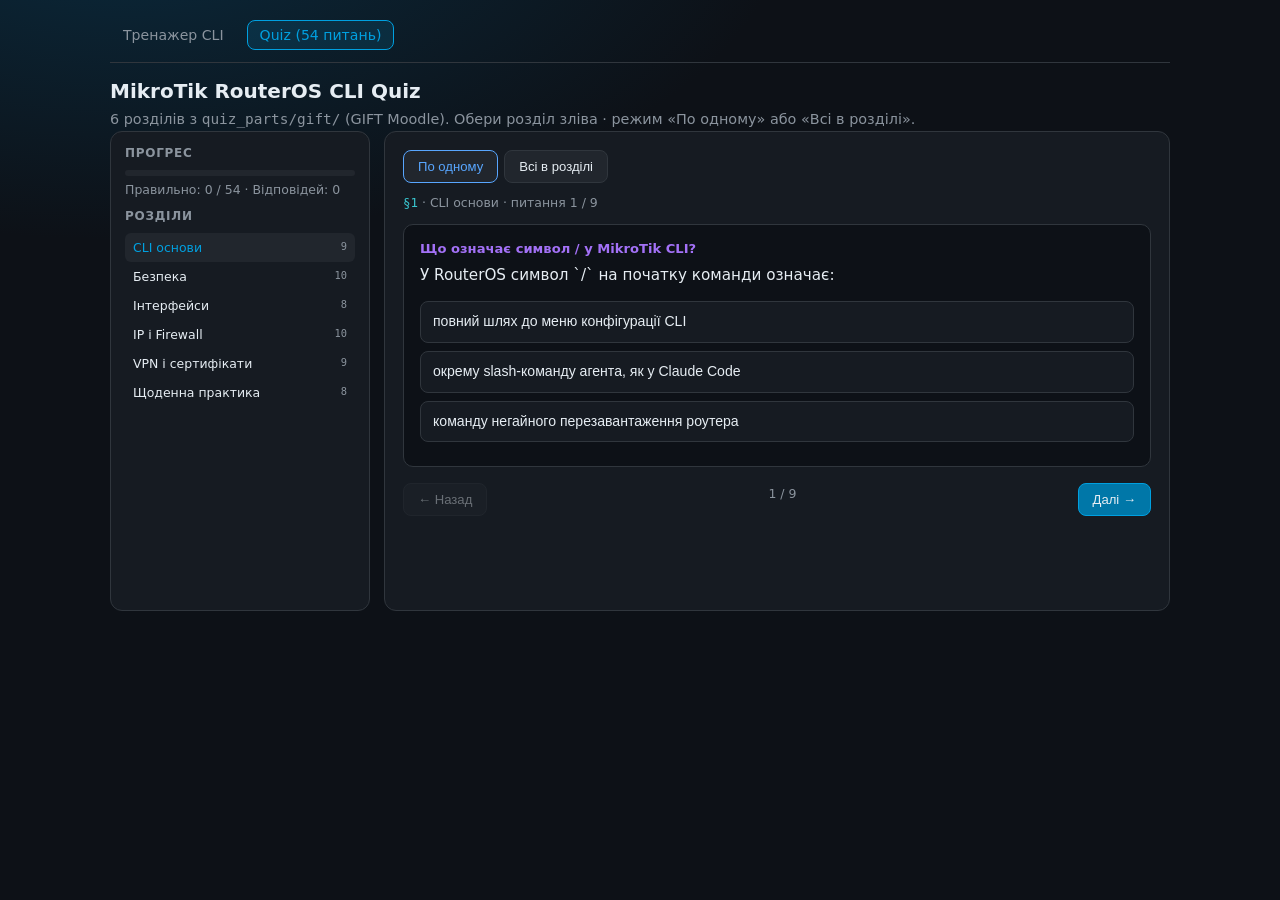
==== quiz.html @ f30ca2f0 "Add MikroTik RouterOS CLI trainer and GIFT quiz pages Interactive CLI emulator with six learning mod" ====
<!DOCTYPE html>
<html lang="uk">
<head>
  <meta charset="UTF-8" />
  <meta name="viewport" content="width=device-width, initial-scale=1.0" />
  <title>MikroTik RouterOS CLI Quiz</title>
  <style>
    :root {
      --bg: #0d1117; --panel: #161b22; --border: #30363d; --text: #e6edf3;
      --muted: #8b949e; --green: #3fb950; --cyan: #39c5cf; --yellow: #d29922;
      --accent: #00a0e0; --blue: #58a6ff; --purple: #a371f7; --red: #f85149;
      --font: "SF Mono", Menlo, Consolas, monospace;
    }
    * { box-sizing: border-box; }
    body {
      margin: 0; min-height: 100vh;
      background: radial-gradient(1200px 600px at 10% -10%, #0a2a3d 0%, var(--bg) 55%);
      color: var(--text); font-family: Inter, system-ui, sans-serif;
    }
    .wrap { max-width: 1100px; margin: 0 auto; padding: 20px; }
    .top-nav {
      display: flex; gap: 10px; align-items: center; margin-bottom: 16px;
      padding-bottom: 12px; border-bottom: 1px solid var(--border);
    }
    .top-nav a {
      color: var(--muted); text-decoration: none; font-size: 0.88rem;
      padding: 6px 12px; border-radius: 8px; border: 1px solid transparent;
    }
    .top-nav a:hover { color: var(--text); background: #21262d; }
    .top-nav a.active {
      color: var(--accent); border-color: var(--accent);
      background: rgba(0, 160, 224, 0.12);
    }
    header h1 { font-size: 1.25rem; margin: 0 0 6px; }
    header p { margin: 0; color: var(--muted); font-size: 0.9rem; line-height: 1.5; }
    .layout { display: grid; grid-template-columns: 260px 1fr; gap: 14px; }
    @media (max-width: 860px) { .layout { grid-template-columns: 1fr; } .sidebar { order: 2; } }
    .sidebar, .main-panel {
      background: var(--panel); border: 1px solid var(--border); border-radius: 12px;
    }
    .sidebar { padding: 14px; max-height: calc(100vh - 140px); overflow-y: auto; }
    .sidebar h2 {
      font-size: 0.75rem; text-transform: uppercase; letter-spacing: 0.06em;
      color: var(--muted); margin: 0 0 10px;
    }
    .sec-list { list-style: none; padding: 0; margin: 0; }
    .sec-list li {
      padding: 7px 8px; border-radius: 6px; cursor: pointer; font-size: 0.78rem;
      display: flex; justify-content: space-between; gap: 6px;
    }
    .sec-list li:hover { background: #21262d; }
    .sec-list li.active { background: #21262d; color: var(--accent); }
    .sec-list li.done { color: var(--green); }
    .sec-list small { color: var(--muted); font-family: var(--font); }
    .progress { height: 6px; background: #21262d; border-radius: 99px; overflow: hidden; margin: 10px 0 6px; }
    .progress > div {
      height: 100%; background: linear-gradient(90deg, var(--accent), var(--cyan));
      width: 0%; transition: width 0.3s;
    }
    .stats { color: var(--muted); font-size: 0.78rem; margin-bottom: 12px; }
    .main-panel { padding: 18px; min-height: 480px; }
    .q-meta { color: var(--muted); font-size: 0.78rem; margin-bottom: 14px; }
    .q-meta span { color: var(--cyan); font-family: var(--font); }
    .q-card {
      border: 1px solid var(--border); border-radius: 10px; padding: 16px;
      margin-bottom: 16px; background: #0d1117;
    }
    .q-title { color: var(--purple); font-size: 0.82rem; font-weight: 600; margin-bottom: 8px; }
    .q-text { font-size: 0.95rem; line-height: 1.55; margin-bottom: 14px; }
    .opt {
      display: block; width: 100%; text-align: left; margin-bottom: 8px;
      padding: 10px 12px; border-radius: 8px; border: 1px solid var(--border);
      background: #161b22; color: var(--text); font-size: 0.88rem;
      cursor: pointer; line-height: 1.4;
    }
    .opt:hover:not(:disabled) { border-color: var(--blue); background: #1c2128; }
    .opt.correct { border-color: var(--green); background: rgba(63, 185, 80, 0.12); }
    .opt.wrong { border-color: var(--red); background: rgba(248, 81, 73, 0.1); }
    .opt:disabled { cursor: default; opacity: 0.95; }
    .feedback {
      margin-top: 12px; padding: 12px; border-radius: 8px;
      background: rgba(210, 153, 34, 0.1); border-left: 3px solid var(--yellow);
      color: #e6c87a; font-size: 0.86rem; line-height: 1.5; display: none;
    }
    .feedback.show { display: block; }
    .pager {
      display: flex; gap: 8px; justify-content: space-between; align-items: center;
      margin-top: 8px; flex-wrap: wrap;
    }
    .btn {
      background: #21262d; border: 1px solid var(--border); color: var(--text);
      border-radius: 8px; padding: 8px 14px; font-size: 0.82rem; cursor: pointer;
    }
    .btn:hover { background: #30363d; }
    .btn-primary { background: #0077a8; border-color: var(--accent); }
    .btn-primary:hover { background: var(--accent); color: #0d1117; }
    .btn:disabled { opacity: 0.4; cursor: not-allowed; }
    .mode-btns { display: flex; gap: 6px; margin-bottom: 12px; flex-wrap: wrap; }
    .mode-btns .btn.active { border-color: var(--blue); color: var(--blue); }
    .all-view .q-card { scroll-margin-top: 12px; }
  </style>
</head>
<body>
  <div class="wrap">
    <nav class="top-nav">
      <a href="index.html">Тренажер CLI</a>
      <a href="quiz.html" class="active">Quiz (54 питань)</a>
    </nav>
    <header>
      <h1>MikroTik RouterOS CLI Quiz</h1>
      <p>
        6 розділів з <code>quiz_parts/gift/</code> (GIFT Moodle).
        Обери розділ зліва · режим «По одному» або «Всі в розділі».
      </p>
    </header>
    <div class="layout">
      <aside class="sidebar">
        <h2>Прогрес</h2>
        <div class="progress"><div id="progressBar"></div></div>
        <div class="stats" id="progressText">0 / 0</div>
        <h2>Розділи</h2>
        <ul class="sec-list" id="secList"></ul>
      </aside>
      <section class="main-panel" id="mainPanel">
        <div class="mode-btns">
          <button type="button" class="btn active" id="btnModeOne">По одному</button>
          <button type="button" class="btn" id="btnModeAll">Всі в розділі</button>
        </div>
        <div id="quizArea"></div>
        <div class="pager" id="pager" style="display:none">
          <button type="button" class="btn" id="btnPrev">← Назад</button>
          <span class="stats" id="pagerText"></span>
          <button type="button" class="btn btn-primary" id="btnNext">Далі →</button>
        </div>
      </section>
    </div>
  </div>
  <script id="quizData" type="application/json">[{"id": "01-cli-basics", "file": "01-cli-basics.txt", "timecode": "§1", "label": "CLI основи", "questions": [{"title": "Що означає символ / у MikroTik CLI?", "question": "У RouterOS символ `/` на початку команди означає:", "options": [{"text": "повний шлях до меню конфігурації CLI", "correct": true}, {"text": "окрему slash-команду агента, як у Claude Code", "correct": false}, {"text": "команду негайного перезавантаження роутера", "correct": false}], "feedback": "У MikroTik `/ip firewall filter` — це шлях до розділу, а не окрема «магічна» команда. Дії `print`, `add`, `set`, `remove` виконуються всередині цього меню."}, {"title": "Приклад повного шляху CLI", "question": "Який з варіантів є коректним повним шляхом до перегляду правил firewall filter?", "options": [{"text": "/ip firewall filter print", "correct": true}, {"text": "firewall filter print", "correct": false}, {"text": "/ip/firewall-filter/show", "correct": false}], "feedback": "Повний шлях завжди починається з `/` і повторює ієрархію меню RouterOS: `/ip firewall filter`, потім дія `print`."}, {"title": "Дії всередині меню", "question": "Що робить команда `print` у будь-якому розділі RouterOS CLI?", "options": [{"text": "показує список об'єктів у поточному меню", "correct": true}, {"text": "додає новий об'єкт у конфігурацію", "correct": false}, {"text": "видаляє об'єкт за номером", "correct": false}], "feedback": "`print` — базова дія для читання. Вона безпечна і не змінює конфігурацію. Для деталей використовуйте `print detail`."}, {"title": "print проти add", "question": "Яка пара «дія → наслідок» описана правильно?", "options": [{"text": "`print` — перегляд; `add` — додавання нового об'єкта", "correct": true}, {"text": "`print` — видалення; `add` — перегляд", "correct": false}, {"text": "`print` — зміна параметрів; `add` — експорт", "correct": false}], "feedback": "`add`, `set`, `remove`, `reset` змінюють конфігурацію. `print`, `monitor`, `find`, `export` зазвичай безпечні для читання."}, {"title": "Пошук команд верхнього рівня", "question": "Як побачити доступні root-команди після введення `/`?", "options": [{"text": "натиснути Tab або F1", "correct": true}, {"text": "ввести `help /` і натиснути Enter", "correct": false}, {"text": "автоматично з'явиться список без додаткових дій", "correct": false}], "feedback": "На MikroTik після `/` або `/interface/` натискання Tab або F1 показує доступні підкоманди поточного рівня меню."}, {"title": "Пошук підкоманд у розділі", "question": "Що треба зробити, щоб побачити підкоманди в `/ip/ipsec/`?", "options": [{"text": "ввести `/ip/ipsec/` і натиснути Tab", "correct": true}, {"text": "виконати `/ip/ipsec help`", "correct": false}, {"text": "виконати `/ip/ipsec list`", "correct": false}], "feedback": "Той самий принцип, що й на root-рівні: перейдіть у меню та натисніть Tab або F1 для автодоповнення/підказок."}, {"title": "Основні root-розділи", "question": "Який root-розділ відповідає за IPv4: адреси, DHCP, DNS, firewall, NAT, routes?", "options": [{"text": "/ip", "correct": true}, {"text": "/interface", "correct": false}, {"text": "/system", "correct": false}], "feedback": "`/ip` — головний розділ для IPv4-мережі та безпеки. `/interface` — фізичні й логічні інтерфейси, `/system` — адміністрування роутера."}, {"title": "Шлях до Wi-Fi клієнтів", "question": "Яка команда показує таблицю підключених Wi-Fi клієнтів?", "options": [{"text": "/interface wifi registration-table print", "correct": true}, {"text": "/wifi clients print", "correct": false}, {"text": "/interface wireless registration print", "correct": false}], "feedback": "У RouterOS 7 Wi-Fi керується через `/interface wifi`. Для перегляду клієнтів — `registration-table print`."}, {"title": "print detail", "question": "Чим `print detail` відрізняється від звичайного `print`?", "options": [{"text": "показує розширену детальну інформацію про об'єкти", "correct": true}, {"text": "видаляє приховані об'єкти з виводу", "correct": false}, {"text": "експортує конфігурацію у файл на диск", "correct": false}], "feedback": "`print detail` — рекомендований перший крок перед змінами: більше полів, зручніше для діагностики. Не змінює конфігурацію."}]}, {"id": "02-safety", "file": "02-safety.txt", "timecode": "§2", "label": "Безпека", "questions": [{"title": "Safe Mode — призначення", "question": "Навіщо вмикати `/safe-mode` перед ризиковими змінами?", "options": [{"text": "зміни відкочуються, якщо сесія CLI обривається", "correct": true}, {"text": "роутер автоматично робить backup на USB", "correct": false}, {"text": "блокує всі команди крім `print`", "correct": false}], "feedback": "Safe Mode захищає від самоблокування під час віддаленої роботи: при обриві з'єднання незастосовані зміни скасовуються."}, {"title": "Команда Safe Mode", "question": "Як увімкнути Safe Mode у CLI?", "options": [{"text": "/safe-mode", "correct": true}, {"text": "/system safe-mode enable", "correct": false}, {"text": "/tool safe-mode on", "correct": false}], "feedback": "Safe Mode — пряма службова команда root-рівня: `/safe-mode`. Особливо корисна перед мережевими, firewall і VPN змінами."}, {"title": "Backup перед змінами", "question": "Яка команда зберігає backup конфігурації з ім'ям `before-change`?", "options": [{"text": "/system backup save name=before-change", "correct": true}, {"text": "/export backup name=before-change", "correct": false}, {"text": "/file backup save before-change", "correct": false}], "feedback": "`/system backup save` створює бінарний backup. Разом із `/export file=before-change` дає два рівні відновлення перед ризиковими діями."}, {"title": "Export конфігурації", "question": "Що робить `/export file=before-change`?", "options": [{"text": "експортує конфігурацію у текстовий .rsc файл на роутері", "correct": true}, {"text": "негайно перезавантажує роутер", "correct": false}, {"text": "імпортує конфігурацію з файлу", "correct": false}], "feedback": "`/export` — безпечна команда для документації та аудиту. Текстовий export зручний для перегляду, порівняння та часткового відновлення."}, {"title": "Ризик import", "question": "Чому `/import` вважають дуже небезпечною командою?", "options": [{"text": "може масово застосувати зміни з файлу і відрізати доступ", "correct": true}, {"text": "лише читає файл без змін конфігурації", "correct": false}, {"text": "працює тільки з логами, не з конфігурацією", "correct": false}], "feedback": "`/import` виконує команди зі script/export файлу. Одна помилка в файлі може зламати мережу або VPN — завжди робіть backup і safe-mode."}, {"title": "Безпечні команди читання", "question": "Які команди зазвичай безпечні для перегляду без зміни конфігурації?", "options": [{"text": "`print`, `monitor`, `find`, `export`", "correct": true}, {"text": "`add`, `set`, `remove`, `import`", "correct": false}, {"text": "`reset`, `disable`, `enable`, `import`", "correct": false}], "feedback": "Команди читання не змінюють стан. Команди `add`, `set`, `remove`, `reset`, `import` — змінюють конфігурацію і потребують обережності."}, {"title": "Небезпечні команди", "question": "Перед якими діями особливо важливі backup і safe-mode?", "options": [{"text": "`remove`, `reset`, `set`, `disable`, `enable`, `import`", "correct": true}, {"text": "`print`, `monitor`, `find`", "correct": false}, {"text": "`comment`, `export`, `reset-counters`", "correct": false}], "feedback": "`remove` і `reset` можуть миттєво зламати доступ. `disable` на WAN/VPN/Wi-Fi також ризиковий. Спочатку `print detail`, потім backup/export."}, {"title": "Рекомендований порядок роботи", "question": "Який порядок дій рекомендований перед зміною конфігурації?", "options": [{"text": "спочатку `print detail`, потім `export`, потім `safe-mode`, потім одна зміна", "correct": true}, {"text": "одразу `import`, потім `reset`, потім перевірка", "correct": false}, {"text": "20 команд пакетом, потім `print`", "correct": false}], "feedback": "Не виконуйте пакет змін віддалено. RouterOS виконає все — навіть якщо це відріже вам доступ. Одна зміна → перевірка → наступна."}, {"title": "Undo і Redo", "question": "Що робить `/undo` у RouterOS CLI?", "options": [{"text": "скасовує останню зміну, якщо це можливо", "correct": true}, {"text": "видаляє всі firewall правила", "correct": false}, {"text": "вимикає Safe Mode", "correct": false}], "feedback": "`/undo` і `/redo` допомагають відкотити/повторити останню операцію, але не замінюють повноцінний backup перед серйозними змінами."}, {"title": "Команди, яких краще уникати без плану", "question": "Яку команду з переліку краще не запускати без чіткого плану і backup?", "options": [{"text": "/system reset-configuration", "correct": true}, {"text": "/system resource print", "correct": false}, {"text": "/log print", "correct": false}], "feedback": "`/system reset-configuration` скидає конфігурацію. Так само небезпечні без плану: `/import`, `/ip firewall filter remove`, `/user remove`, `/certificate remove`."}]}, {"id": "03-interface", "file": "03-interface.txt", "timecode": "§3", "label": "Інтерфейси", "questions": [{"title": "Bridge — призначення", "question": "Для чого використовують `/interface bridge`?", "options": [{"text": "об'єднання портів у L2 bridge/switching (LAN bridge, VLAN bridge)", "correct": true}, {"text": "шифрування всього трафіку на роутері", "correct": false}, {"text": "налаштування DNS-сервера для LAN", "correct": false}], "feedback": "Bridge поєднує фізичні інтерфейси в один логічний L2-домен. Типовий сценарій — LAN bridge з кількох ethernet-портів."}, {"title": "Wi-Fi інтерфейси", "question": "Де в RouterOS 7 налаштовують Wi-Fi (SSID, radio, security)?", "options": [{"text": "/interface wifi", "correct": true}, {"text": "/ip wifi", "correct": false}, {"text": "/wireless package", "correct": false}], "feedback": "У новому стилі RouterOS 7 Wi-Fi керується через `/interface wifi`. Для клієнтів: `/interface wifi registration-table print`."}, {"title": "WireGuard", "question": "Що налаштовується в `/interface wireguard`?", "options": [{"text": "сучасний VPN: інтерфейси WireGuard і peers", "correct": true}, {"text": "тільки PPPoE-підключення до провайдера", "correct": false}, {"text": "сертифікати Let's Encrypt", "correct": false}], "feedback": "WireGuard — сучасний VPN для remote access і site-to-site. Peers дивіться: `/interface wireguard peers print`."}, {"title": "VLAN", "question": "Навіщо створюють `/interface vlan`?", "options": [{"text": "сегментація мережі, trunk/access VLAN", "correct": true}, {"text": "збільшення швидкості CPU роутера", "correct": false}, {"text": "автоматичний backup конфігурації", "correct": false}], "feedback": "VLAN дозволяє логічно розділити мережу на окремі broadcast-домени поверх одного фізичного порту."}, {"title": "Ризик disable", "question": "Чому `disable` на інтерфейсі — високоризикова дія?", "options": [{"text": "може миттєво відрізати доступ по мережі (WAN, VPN, Wi-Fi, management)", "correct": true}, {"text": "лише скидає лічильники трафіку", "correct": false}, {"text": "впливає тільки на відображення в `print`", "correct": false}], "feedback": "`/interface disable` або `set ... disabled=yes` вимикає порт/тунель. На віддаленому роутері це часта причина втрати доступу."}, {"title": "Interface list", "question": "Для чого використовують `/interface list`?", "options": [{"text": "групування інтерфейсів (WAN, LAN, manage) для firewall і сервісів", "correct": true}, {"text": "перегляд системних логів", "correct": false}, {"text": "створення DHCP lease", "correct": false}], "feedback": "Списки інтерфейсів спрощують правила firewall, neighbor discovery і прив'язку сервісів до WAN/LAN."}, {"title": "monitor-traffic", "question": "Яка команда показує live-трафік на інтерфейсі?", "options": [{"text": "/interface monitor-traffic ether1", "correct": true}, {"text": "/tool torch only ether1", "correct": false}, {"text": "/ip firewall connection print", "correct": false}], "feedback": "`monitor-traffic` — безпечна діагностика навантаження на конкретному інтерфейсі в реальному часі."}, {"title": "Перегляд bridge-портів", "question": "Як перевірити, які порти входять у bridge?", "options": [{"text": "/interface bridge port print", "correct": true}, {"text": "/interface bridge print detail only", "correct": false}, {"text": "/ip address print", "correct": false}], "feedback": "Список bridge-інтерфейсів — `/interface bridge print`, а прив'язані порти — `/interface bridge port print`."}]}, {"id": "04-ip-firewall", "file": "04-ip-firewall.txt", "timecode": "§4", "label": "IP і Firewall", "questions": [{"title": "Розділ /ip", "question": "Що входить у зону відповідальності `/ip` у RouterOS?", "options": [{"text": "IPv4: адреси, DHCP, DNS, firewall, NAT, routes, services, IPsec", "correct": true}, {"text": "тільки фізичні ethernet-порти", "correct": false}, {"text": "лише системні пакети та backup", "correct": false}], "feedback": "`/ip` — основний розділ для IPv4-мережі й безпеки. Окремо є `/ipv6` для IPv6-середовищ."}, {"title": "Firewall filter", "question": "Де переглядають правила фільтрації трафіку?", "options": [{"text": "/ip firewall filter print", "correct": true}, {"text": "/interface firewall print", "correct": false}, {"text": "/system firewall print", "correct": false}], "feedback": "Filter rules обробляють forward/input/output трафік. Базова діагностика: `/ip firewall filter print detail`."}, {"title": "Порядок правил firewall", "question": "Як RouterOS обробляє правила у `/ip firewall filter`?", "options": [{"text": "зверху вниз; перше збігле правило застосовується", "correct": true}, {"text": "випадковим чином для балансування", "correct": false}, {"text": "знизу вгору; останнє правило завжди має пріоритет", "correct": false}], "feedback": "Порядок правил критичний. Команда `move` у firewall — високий ризик: можна випадково відкрити або заблокувати трафік."}, {"title": "NAT", "question": "Де налаштовують source NAT, dst-nat, masquerade?", "options": [{"text": "/ip firewall nat", "correct": true}, {"text": "/ip nat-route", "correct": false}, {"text": "/interface nat", "correct": false}], "feedback": "NAT-правила живуть у `/ip firewall nat`. Перегляд: `/ip firewall nat print detail`."}, {"title": "Address-list", "question": "Як переглянути списки адрес для firewall?", "options": [{"text": "/ip firewall address-list print", "correct": true}, {"text": "/ip address-list print", "correct": false}, {"text": "/tool address-list print", "correct": false}], "feedback": "Address-list використовують у правилах filter/NAT для групування IP/мереж. Безпечний перегляд — `print`."}, {"title": "Активні з'єднання", "question": "Яка команда показує поточні firewall/NAT з'єднання?", "options": [{"text": "/ip firewall connection print", "correct": true}, {"text": "/ip connection monitor", "correct": false}, {"text": "/tool connection print", "correct": false}], "feedback": "`connection print` корисний для діагностики: які сесії активні, які порти, скільки трафіку."}, {"title": "IP Services", "question": "Де перевірити, які сервіси роутера слухають порти (winbox, ssh, www)?", "options": [{"text": "/ip service print", "correct": true}, {"text": "/user service print", "correct": false}, {"text": "/system service print", "correct": false}], "feedback": "`/ip service print` показує доступні сервіси управління. Зміна через `/ip service set` — ризикова без плану."}, {"title": "Користувачі роутера", "question": "Як переглянути локальних користувачів RouterOS?", "options": [{"text": "/user print", "correct": true}, {"text": "/ip user print", "correct": false}, {"text": "/system user print", "correct": false}], "feedback": "`/user` керує доступом до роутера. Також корисно: `/user group print` і `/user active print` для активних сесій."}, {"title": "Небезпечні firewall-дії", "question": "Яку дію в firewall краще не робити без backup і safe-mode?", "options": [{"text": "/ip firewall filter remove", "correct": true}, {"text": "/ip firewall filter print detail", "correct": false}, {"text": "/ip firewall filter reset-counters", "correct": false}], "feedback": "`remove` на filter або nat може відкрити мережу або заблокувати управління. Перед змінами — `export` і `/safe-mode`."}, {"title": "SSH налаштування", "question": "Де переглянути параметри SSH-сервісу на роутері?", "options": [{"text": "/ip ssh print", "correct": true}, {"text": "/interface ssh print", "correct": false}, {"text": "/tool ssh print", "correct": false}], "feedback": "SSH — частина IP-сервісів. Для загального списку сервісів: `/ip service print`; деталі SSH: `/ip ssh print`."}]}, {"id": "05-vpn-cert", "file": "05-vpn-cert.txt", "timecode": "§5", "label": "VPN і сертифікати", "questions": [{"title": "IPsec peer", "question": "Що налаштовує `/ip/ipsec peer`?", "options": [{"text": "віддалений IPsec peer: address, exchange mode, profile", "correct": true}, {"text": "лише Wi-Fi пароль і SSID", "correct": false}, {"text": "DHCP lease для VPN-клієнтів", "correct": false}], "feedback": "Peer описує віддалену сторону VPN-тунелю. Діагностика: `/ip/ipsec peer print detail`."}, {"title": "IPsec policy", "question": "Для чого потрібен `/ip/ipsec policy`?", "options": [{"text": "визначає, який трафік шифрувати між якими subnet/IP", "correct": true}, {"text": "зберігає системні логи IPsec", "correct": false}, {"text": "створює DNS-записи для VPN", "correct": false}], "feedback": "Policy-based VPN: policy задає селектори трафіку (src/dst). Неправильна policy — тунель є, але трафік не ходить."}, {"title": "installed-sa", "question": "Що показує `/ip/ipsec installed-sa print`?", "options": [{"text": "встановлені Security Associations — чи реально працює IPsec tunnel", "correct": true}, {"text": "список усіх користувачів роутера", "correct": false}, {"text": "конфігурацію DHCP-сервера", "correct": false}], "feedback": "SA підтверджують, що Phase 2/Child SA піднялись. Якщо peer active, а SA немає — проблема в policy/proposal/identity."}, {"title": "active-peers", "question": "Навіщо дивитися `/ip/ipsec active-peers print`?", "options": [{"text": "перевірити, хто зараз підключений і чи встановився IKE", "correct": true}, {"text": "експортувати сертифікати на USB", "correct": false}, {"text": "скинути лічильники ethernet-портів", "correct": false}], "feedback": "Active peers показують стан IKE-фази. Корисно разом із `installed-sa` і `/log print where topics~\"ipsec\"`."}, {"title": "IPsec identity", "question": "Що задає `/ip/ipsec identity`?", "options": [{"text": "метод автентифікації peer: PSK, certificate, policy template group", "correct": true}, {"text": "MAC-адреси Wi-Fi клієнтів", "correct": false}, {"text": "швидкість WAN-каналу", "correct": false}], "feedback": "Identity зв'язує peer з способом автентифікації. Помилка тут — типова причина failed IKE negotiation."}, {"title": "Сертифікати — перегляд", "question": "Як перевірити наявність і статус сертифікатів на роутері?", "options": [{"text": "/certificate print detail", "correct": true}, {"text": "/ip certificate print", "correct": false}, {"text": "/system certificate list", "correct": false}], "feedback": "`/certificate print detail` показує імена, термін дії, fingerprint. Фільтр: `/certificate print where name~\"vpn\"`."}, {"title": "Підпис сертифіката", "question": "Що робить `/certificate sign` на MikroTik?", "options": [{"text": "підписує сертифікат локальним CA на самому роутері", "correct": true}, {"text": "видаляє прострочений сертифікат", "correct": false}, {"text": "імпортує CRL з інтернету", "correct": false}], "feedback": "MikroTik може виступати CA і підписувати server/client certificates. Також є `sign-certificate-request` для зовнішніх CSR."}, {"title": "Ризик export-certificate", "question": "Чому `/certificate export-certificate` потребує особливої обережності?", "options": [{"text": "може експортувати приватний ключ — це секрет, не просто файл", "correct": true}, {"text": "працює лише з системними логами", "correct": false}, {"text": "автоматично вимикає всі VPN", "correct": false}], "feedback": "Експорт з приватним ключем — критичний секрет. Зберігайте з passphrase і не передавайте незахищеним каналом."}, {"title": "Небезпечні IPsec-зміни", "question": "Яка зміни може «покласти» VPN і відрізати remote access?", "options": [{"text": "/ip/ipsec policy remove", "correct": true}, {"text": "/ip/ipsec statistics print", "correct": false}, {"text": "/ip/ipsec active-peers print", "correct": false}], "feedback": "`policy remove`, `peer remove`, `identity remove`, `profile set`, `proposal set` — високий ризик. Перед змінами: safe-mode, backup, export."}]}, {"id": "06-daily-practice", "file": "06-daily-practice.txt", "timecode": "§6", "label": "Щоденна практика", "questions": [{"title": "Стан роутера", "question": "Яка команда показує завантаження CPU, пам'ять і uptime?", "options": [{"text": "/system resource print", "correct": true}, {"text": "/tool resource print", "correct": false}, {"text": "/ip resource print", "correct": false}], "feedback": "`/system resource print` — перша команда щоденної діагностики. Також корисні: `/system package print`, `/system clock print`."}, {"title": "Список інтерфейсів", "question": "Як швидко перевірити всі інтерфейси та їхній стан?", "options": [{"text": "/interface print", "correct": true}, {"text": "/ip interface print", "correct": false}, {"text": "/system interface print", "correct": false}], "feedback": "Базовий огляд — `/interface print`; деталі — `/interface print detail`. Для bridge: `/interface bridge port print`."}, {"title": "IP-адреси", "question": "Де переглянути призначені IPv4-адреси на інтерфейсах?", "options": [{"text": "/ip address print", "correct": true}, {"text": "/interface address print", "correct": false}, {"text": "/ip dhcp print", "correct": false}], "feedback": "`/ip address print` показує, які адреси на яких інтерфейсах. Маршрути — `/ip route print`."}, {"title": "Маршрути", "question": "Яка команда показує таблицю маршрутизації IPv4?", "options": [{"text": "/ip route print", "correct": true}, {"text": "/routing table print", "correct": false}, {"text": "/ip forward print", "correct": false}], "feedback": "`/ip route print` — щоденна перевірка default route, статичних і динамічних маршрутів."}, {"title": "tool ping", "question": "Чим `/tool ping` зручний для діагностики?", "options": [{"text": "діагностичний ping з роутера з додатковими параметрами", "correct": true}, {"text": "імпортує конфігурацію з файлу", "correct": false}, {"text": "видаляє NAT-правила", "correct": false}], "feedback": "Також є коротка `/ping 8.8.8.8`, але `/tool ping` дає більше опцій. Для маршруту: `/tool traceroute`."}, {"title": "Логи в реальному часі", "question": "Як стежити за новими записами лога без повторного запуску команди?", "options": [{"text": "/log print follow", "correct": true}, {"text": "/log monitor live", "correct": false}, {"text": "/tool log follow", "correct": false}], "feedback": "`follow` показує нові записи в реальному часі. Фільтр: `/log print where topics~\"firewall\"` або `topics~\"ipsec\"`."}, {"title": "Активні користувачі", "question": "Як побачити, хто зараз підключений до роутера?", "options": [{"text": "/user active print", "correct": true}, {"text": "/ip user session print", "correct": false}, {"text": "/system login print", "correct": false}], "feedback": "`/user active print` — активні CLI/Winbox/API сесії. Разом із `/ip service print` для аудиту доступу."}, {"title": "Firewall у щоденній роботі", "question": "Який набір команд типовий для щоденної перевірки firewall?", "options": [{"text": "/ip firewall filter print та /ip firewall nat print", "correct": true}, {"text": "/system reset-configuration та /import", "correct": false}, {"text": "/interface disable на всіх портах", "correct": false}], "feedback": "Щоденна практика: filter, nat, address-list, connection print. Зміни — лише після `print detail`, export і safe-mode."}]}]</script>
  <script>
    const SECTIONS = JSON.parse(document.getElementById("quizData").textContent);
    const state = {
      sectionIdx: 0,
      qIdx: 0,
      mode: "one",
      answered: new Set(),
      correct: new Set()
    };

    function esc(s) {
      return String(s).replace(/&/g,"&amp;").replace(/</g,"&lt;").replace(/>/g,"&gt;");
    }

    function qKey(si, qi) { return si + ":" + qi; }

    function currentQuestions() {
      return SECTIONS[state.sectionIdx]?.questions || [];
    }

    function updateProgress() {
      let total = 0, ans = 0, ok = 0;
      SECTIONS.forEach((s, si) => {
        s.questions.forEach((_, qi) => {
          total++;
          const k = qKey(si, qi);
          if (state.answered.has(k)) ans++;
          if (state.correct.has(k)) ok++;
        });
      });
      document.getElementById("progressBar").style.width = total ? (ok / total * 100) + "%" : "0%";
      document.getElementById("progressText").textContent =
        `Правильно: ${ok} / ${total} · Відповідей: ${ans}`;
      document.querySelectorAll("#secList li").forEach((li, i) => {
        const sec = SECTIONS[i];
        let done = 0;
        sec.questions.forEach((_, qi) => {
          if (state.correct.has(qKey(i, qi))) done++;
        });
        li.classList.toggle("done", done === sec.questions.length && sec.questions.length > 0);
      });
    }

    function buildSidebar() {
      const ul = document.getElementById("secList");
      ul.innerHTML = SECTIONS.map((s, i) =>
        `<li data-i="${i}" class="${i === state.sectionIdx ? "active" : ""}">
          <span>${esc(s.label)}</span>
          <small>${s.questions.length}</small>
        </li>`
      ).join("");
      ul.querySelectorAll("li").forEach(li => {
        li.addEventListener("click", () => {
          state.sectionIdx = +li.dataset.i;
          state.qIdx = 0;
          buildSidebar();
          render();
        });
      });
    }

    function renderQuestionCard(q, si, qi, container) {
      const k = qKey(si, qi);
      const answered = state.answered.has(k);
      const card = document.createElement("div");
      card.className = "q-card";
      card.dataset.qi = qi;
      let optsHtml = q.options.map((o, oi) => {
        let cls = "opt";
        if (answered) {
          if (o.correct) cls += " correct";
          else if (card.dataset.picked === String(oi)) cls += " wrong";
        }
        return `<button type="button" class="${cls}" data-oi="${oi}" ${answered ? "disabled" : ""}>${esc(o.text)}</button>`;
      }).join("");
      card.innerHTML = `
        <div class="q-title">${esc(q.title)}</div>
        <div class="q-text">${esc(q.question)}</div>
        <div class="opts">${q.options.map((o, oi) =>
          `<button type="button" class="opt" data-oi="${oi}">${esc(o.text)}</button>`
        ).join("")}</div>
        <div class="feedback">${esc(q.feedback)}</div>
      `;
      card.querySelectorAll(".opt").forEach(btn => {
        btn.addEventListener("click", () => {
          if (state.answered.has(k)) return;
          const oi = +btn.dataset.oi;
          card.dataset.picked = oi;
          state.answered.add(k);
          if (q.options[oi].correct) state.correct.add(k);
          card.querySelectorAll(".opt").forEach((b, j) => {
            b.disabled = true;
            if (q.options[j].correct) b.classList.add("correct");
            else if (j === oi) b.classList.add("wrong");
          });
          card.querySelector(".feedback").classList.add("show");
          updateProgress();
        });
      });
      container.appendChild(card);
    }

    function render() {
      const sec = SECTIONS[state.sectionIdx];
      const qs = sec.questions;
      const area = document.getElementById("quizArea");
      const pager = document.getElementById("pager");
      area.innerHTML = "";
      area.className = state.mode === "all" ? "all-view" : "";

      if (!qs.length) {
        area.innerHTML = "<p class='stats'>Немає питань у цьому розділі.</p>";
        pager.style.display = "none";
        return;
      }

      if (state.mode === "all") {
        pager.style.display = "none";
        area.innerHTML = `<div class="q-meta"><span>${esc(sec.timecode)}</span> · ${esc(sec.label)} · ${qs.length} питань</div>`;
        const wrap = document.createElement("div");
        qs.forEach((q, qi) => renderQuestionCard(q, state.sectionIdx, qi, wrap));
        area.appendChild(wrap);
      } else {
        pager.style.display = "flex";
        state.qIdx = Math.min(state.qIdx, qs.length - 1);
        area.innerHTML = `<div class="q-meta"><span>${esc(sec.timecode)}</span> · ${esc(sec.label)} · питання ${state.qIdx + 1} / ${qs.length}</div>`;
        const wrap = document.createElement("div");
        renderQuestionCard(qs[state.qIdx], state.sectionIdx, state.qIdx, wrap);
        area.appendChild(wrap);
        document.getElementById("pagerText").textContent = `${state.qIdx + 1} / ${qs.length}`;
        document.getElementById("btnPrev").disabled = state.qIdx === 0;
        document.getElementById("btnNext").disabled = state.qIdx >= qs.length - 1;
      }
      updateProgress();
    }

    document.getElementById("btnPrev").addEventListener("click", () => {
      if (state.qIdx > 0) { state.qIdx--; render(); }
    });
    document.getElementById("btnNext").addEventListener("click", () => {
      const qs = currentQuestions();
      if (state.qIdx < qs.length - 1) { state.qIdx++; render(); }
    });
    document.getElementById("btnModeOne").addEventListener("click", () => {
      state.mode = "one";
      document.getElementById("btnModeOne").classList.add("active");
      document.getElementById("btnModeAll").classList.remove("active");
      render();
    });
    document.getElementById("btnModeAll").addEventListener("click", () => {
      state.mode = "all";
      document.getElementById("btnModeAll").classList.add("active");
      document.getElementById("btnModeOne").classList.remove("active");
      render();
    });

    buildSidebar();
    render();
  </script>
</body>
</html>
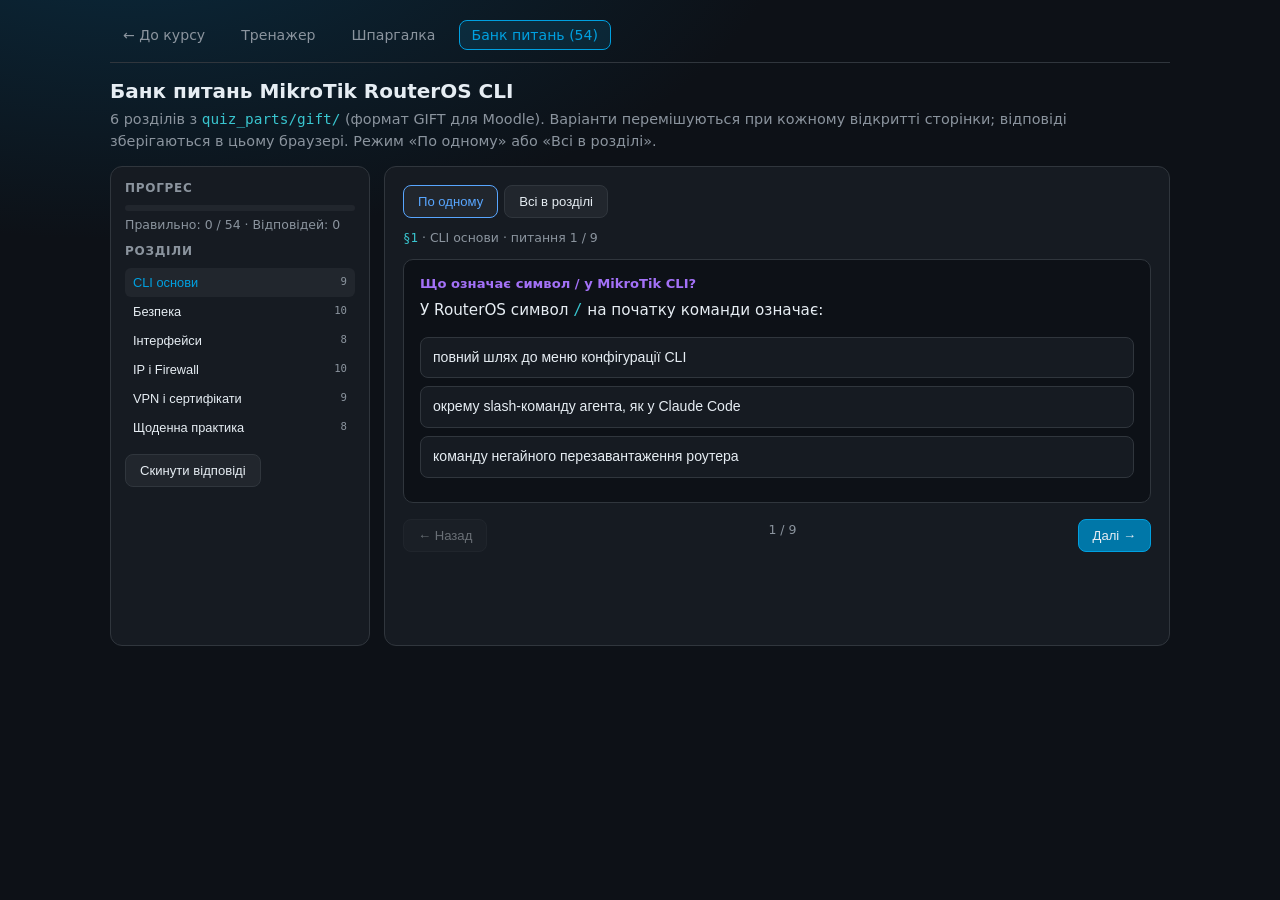
==== commit 664ce8ee: "Migrate course to the shared CLI Course Hub engine - Course is now modules -> lessons (explanation w" ====
--- a/quiz.html
+++ b/quiz.html
@@ -3,7 +3,7 @@
 <head>
   <meta charset="UTF-8" />
   <meta name="viewport" content="width=device-width, initial-scale=1.0" />
-  <title>MikroTik RouterOS CLI Quiz</title>
+  <title>Банк питань — MikroTik RouterOS CLI</title>
   <style>
     :root {
       --bg: #0d1117; --panel: #161b22; --border: #30363d; --text: #e6edf3;
@@ -18,8 +18,11 @@
       color: var(--text); font-family: Inter, system-ui, sans-serif;
     }
     .wrap { max-width: 1100px; margin: 0 auto; padding: 20px; }
+    :focus-visible { outline: 2px solid var(--cyan); outline-offset: 2px; }
+    .skip-link { position: absolute; left: -9999px; top: 8px; background: var(--panel); color: var(--cyan); padding: 8px 12px; border-radius: 8px; z-index: 200; }
+    .skip-link:focus { left: 8px; }
     .top-nav {
-      display: flex; gap: 10px; align-items: center; margin-bottom: 16px;
+      display: flex; gap: 10px; align-items: center; margin-bottom: 16px; flex-wrap: wrap;
       padding-bottom: 12px; border-bottom: 1px solid var(--border);
     }
     .top-nav a {
@@ -32,26 +35,26 @@
       background: rgba(0, 160, 224, 0.12);
     }
     header h1 { font-size: 1.25rem; margin: 0 0 6px; }
-    header p { margin: 0; color: var(--muted); font-size: 0.9rem; line-height: 1.5; }
-    .layout { display: grid; grid-template-columns: 260px 1fr; gap: 14px; }
-    @media (max-width: 860px) { .layout { grid-template-columns: 1fr; } .sidebar { order: 2; } }
+    header p { margin: 0 0 14px; color: var(--muted); font-size: 0.9rem; line-height: 1.5; }
+    .layout { display: grid; grid-template-columns: 260px minmax(0, 1fr); gap: 14px; }
+    @media (max-width: 860px) { .layout { grid-template-columns: minmax(0, 1fr); } .sidebar { order: 2; } }
     .sidebar, .main-panel {
-      background: var(--panel); border: 1px solid var(--border); border-radius: 12px;
-    }
-    .sidebar { padding: 14px; max-height: calc(100vh - 140px); overflow-y: auto; }
+      background: var(--panel); border: 1px solid var(--border); border-radius: 12px; min-width: 0;
+    }
+    .sidebar { padding: 14px; }
     .sidebar h2 {
       font-size: 0.75rem; text-transform: uppercase; letter-spacing: 0.06em;
       color: var(--muted); margin: 0 0 10px;
     }
-    .sec-list { list-style: none; padding: 0; margin: 0; }
-    .sec-list li {
-      padding: 7px 8px; border-radius: 6px; cursor: pointer; font-size: 0.78rem;
-      display: flex; justify-content: space-between; gap: 6px;
-    }
-    .sec-list li:hover { background: #21262d; }
-    .sec-list li.active { background: #21262d; color: var(--accent); }
-    .sec-list li.done { color: var(--green); }
-    .sec-list small { color: var(--muted); font-family: var(--font); }
+    .sec-list { list-style: none; padding: 0; margin: 0 0 12px; }
+    .sec-btn {
+      width: 100%; padding: 7px 8px; border-radius: 6px; cursor: pointer; font-size: 0.8rem;
+      display: flex; justify-content: space-between; gap: 6px; background: transparent; border: 0; color: var(--text); text-align: left;
+    }
+    .sec-btn:hover { background: #21262d; }
+    .sec-btn[aria-current="true"] { background: #21262d; color: var(--accent); }
+    .sec-btn.done { color: var(--green); }
+    .sec-btn small { color: var(--muted); font-family: var(--font); }
     .progress { height: 6px; background: #21262d; border-radius: 99px; overflow: hidden; margin: 10px 0 6px; }
     .progress > div {
       height: 100%; background: linear-gradient(90deg, var(--accent), var(--cyan));
@@ -66,23 +69,25 @@
       margin-bottom: 16px; background: #0d1117;
     }
     .q-title { color: var(--purple); font-size: 0.82rem; font-weight: 600; margin-bottom: 8px; }
-    .q-text { font-size: 0.95rem; line-height: 1.55; margin-bottom: 14px; }
+    .q-text { font-size: 0.95rem; line-height: 1.55; margin-bottom: 14px; overflow-wrap: anywhere; }
     .opt {
       display: block; width: 100%; text-align: left; margin-bottom: 8px;
       padding: 10px 12px; border-radius: 8px; border: 1px solid var(--border);
       background: #161b22; color: var(--text); font-size: 0.88rem;
-      cursor: pointer; line-height: 1.4;
+      cursor: pointer; line-height: 1.4; overflow-wrap: anywhere;
     }
     .opt:hover:not(:disabled) { border-color: var(--blue); background: #1c2128; }
     .opt.correct { border-color: var(--green); background: rgba(63, 185, 80, 0.12); }
+    .opt.correct::after { content: " ✓"; color: var(--green); }
     .opt.wrong { border-color: var(--red); background: rgba(248, 81, 73, 0.1); }
+    .opt.wrong::after { content: " ✗"; color: var(--red); }
     .opt:disabled { cursor: default; opacity: 0.95; }
     .feedback {
       margin-top: 12px; padding: 12px; border-radius: 8px;
       background: rgba(210, 153, 34, 0.1); border-left: 3px solid var(--yellow);
-      color: #e6c87a; font-size: 0.86rem; line-height: 1.5; display: none;
-    }
-    .feedback.show { display: block; }
+      color: #e6c87a; font-size: 0.86rem; line-height: 1.5; overflow-wrap: anywhere;
+    }
+    .feedback[hidden] { display: none; }
     .pager {
       display: flex; gap: 8px; justify-content: space-between; align-items: center;
       margin-top: 8px; flex-wrap: wrap;
@@ -96,38 +101,43 @@
     .btn-primary:hover { background: var(--accent); color: #0d1117; }
     .btn:disabled { opacity: 0.4; cursor: not-allowed; }
     .mode-btns { display: flex; gap: 6px; margin-bottom: 12px; flex-wrap: wrap; }
-    .mode-btns .btn.active { border-color: var(--blue); color: var(--blue); }
-    .all-view .q-card { scroll-margin-top: 12px; }
+    .mode-btns .btn[aria-pressed="true"] { border-color: var(--blue); color: var(--blue); }
+    code { font-family: var(--font); color: var(--cyan); }
+    @media (prefers-reduced-motion: reduce) { * { transition: none !important; } }
   </style>
 </head>
 <body>
+  <a class="skip-link" href="#quizArea">Перейти до питань</a>
   <div class="wrap">
-    <nav class="top-nav">
-      <a href="index.html">Тренажер CLI</a>
-      <a href="quiz.html" class="active">Quiz (54 питань)</a>
+    <nav class="top-nav" aria-label="Навігація курсу">
+      <a href="index.html#/">← До курсу</a>
+      <a href="trainer.html">Тренажер</a>
+      <a href="index.html#/cheatsheet">Шпаргалка</a>
+      <a href="quiz.html" class="active" aria-current="page">Банк питань (54)</a>
     </nav>
     <header>
-      <h1>MikroTik RouterOS CLI Quiz</h1>
+      <h1>Банк питань MikroTik RouterOS CLI</h1>
       <p>
-        6 розділів з <code>quiz_parts/gift/</code> (GIFT Moodle).
-        Обери розділ зліва · режим «По одному» або «Всі в розділі».
+        6 розділів з <code>quiz_parts/gift/</code> (формат GIFT для Moodle). Варіанти перемішуються при кожному відкритті сторінки;
+        відповіді зберігаються в цьому браузері. Режим «По одному» або «Всі в розділі».
       </p>
     </header>
     <div class="layout">
       <aside class="sidebar">
         <h2>Прогрес</h2>
         <div class="progress"><div id="progressBar"></div></div>
-        <div class="stats" id="progressText">0 / 0</div>
+        <div class="stats" id="progressText" aria-live="polite">0 / 0</div>
         <h2>Розділи</h2>
         <ul class="sec-list" id="secList"></ul>
+        <button type="button" class="btn" id="btnReset">Скинути відповіді</button>
       </aside>
-      <section class="main-panel" id="mainPanel">
+      <section class="main-panel" id="mainPanel" aria-label="Питання">
         <div class="mode-btns">
-          <button type="button" class="btn active" id="btnModeOne">По одному</button>
-          <button type="button" class="btn" id="btnModeAll">Всі в розділі</button>
+          <button type="button" class="btn" id="btnModeOne" aria-pressed="true">По одному</button>
+          <button type="button" class="btn" id="btnModeAll" aria-pressed="false">Всі в розділі</button>
         </div>
-        <div id="quizArea"></div>
-        <div class="pager" id="pager" style="display:none">
+        <div id="quizArea" tabindex="-1"></div>
+        <div class="pager" id="pager" hidden>
           <button type="button" class="btn" id="btnPrev">← Назад</button>
           <span class="stats" id="pagerText"></span>
           <button type="button" class="btn btn-primary" id="btnNext">Далі →</button>
@@ -135,103 +145,106 @@
       </section>
     </div>
   </div>
-  <script id="quizData" type="application/json">[{"id": "01-cli-basics", "file": "01-cli-basics.txt", "timecode": "§1", "label": "CLI основи", "questions": [{"title": "Що означає символ / у MikroTik CLI?", "question": "У RouterOS символ `/` на початку команди означає:", "options": [{"text": "повний шлях до меню конфігурації CLI", "correct": true}, {"text": "окрему slash-команду агента, як у Claude Code", "correct": false}, {"text": "команду негайного перезавантаження роутера", "correct": false}], "feedback": "У MikroTik `/ip firewall filter` — це шлях до розділу, а не окрема «магічна» команда. Дії `print`, `add`, `set`, `remove` виконуються всередині цього меню."}, {"title": "Приклад повного шляху CLI", "question": "Який з варіантів є коректним повним шляхом до перегляду правил firewall filter?", "options": [{"text": "/ip firewall filter print", "correct": true}, {"text": "firewall filter print", "correct": false}, {"text": "/ip/firewall-filter/show", "correct": false}], "feedback": "Повний шлях завжди починається з `/` і повторює ієрархію меню RouterOS: `/ip firewall filter`, потім дія `print`."}, {"title": "Дії всередині меню", "question": "Що робить команда `print` у будь-якому розділі RouterOS CLI?", "options": [{"text": "показує список об'єктів у поточному меню", "correct": true}, {"text": "додає новий об'єкт у конфігурацію", "correct": false}, {"text": "видаляє об'єкт за номером", "correct": false}], "feedback": "`print` — базова дія для читання. Вона безпечна і не змінює конфігурацію. Для деталей використовуйте `print detail`."}, {"title": "print проти add", "question": "Яка пара «дія → наслідок» описана правильно?", "options": [{"text": "`print` — перегляд; `add` — додавання нового об'єкта", "correct": true}, {"text": "`print` — видалення; `add` — перегляд", "correct": false}, {"text": "`print` — зміна параметрів; `add` — експорт", "correct": false}], "feedback": "`add`, `set`, `remove`, `reset` змінюють конфігурацію. `print`, `monitor`, `find`, `export` зазвичай безпечні для читання."}, {"title": "Пошук команд верхнього рівня", "question": "Як побачити доступні root-команди після введення `/`?", "options": [{"text": "натиснути Tab або F1", "correct": true}, {"text": "ввести `help /` і натиснути Enter", "correct": false}, {"text": "автоматично з'явиться список без додаткових дій", "correct": false}], "feedback": "На MikroTik після `/` або `/interface/` натискання Tab або F1 показує доступні підкоманди поточного рівня меню."}, {"title": "Пошук підкоманд у розділі", "question": "Що треба зробити, щоб побачити підкоманди в `/ip/ipsec/`?", "options": [{"text": "ввести `/ip/ipsec/` і натиснути Tab", "correct": true}, {"text": "виконати `/ip/ipsec help`", "correct": false}, {"text": "виконати `/ip/ipsec list`", "correct": false}], "feedback": "Той самий принцип, що й на root-рівні: перейдіть у меню та натисніть Tab або F1 для автодоповнення/підказок."}, {"title": "Основні root-розділи", "question": "Який root-розділ відповідає за IPv4: адреси, DHCP, DNS, firewall, NAT, routes?", "options": [{"text": "/ip", "correct": true}, {"text": "/interface", "correct": false}, {"text": "/system", "correct": false}], "feedback": "`/ip` — головний розділ для IPv4-мережі та безпеки. `/interface` — фізичні й логічні інтерфейси, `/system` — адміністрування роутера."}, {"title": "Шлях до Wi-Fi клієнтів", "question": "Яка команда показує таблицю підключених Wi-Fi клієнтів?", "options": [{"text": "/interface wifi registration-table print", "correct": true}, {"text": "/wifi clients print", "correct": false}, {"text": "/interface wireless registration print", "correct": false}], "feedback": "У RouterOS 7 Wi-Fi керується через `/interface wifi`. Для перегляду клієнтів — `registration-table print`."}, {"title": "print detail", "question": "Чим `print detail` відрізняється від звичайного `print`?", "options": [{"text": "показує розширену детальну інформацію про об'єкти", "correct": true}, {"text": "видаляє приховані об'єкти з виводу", "correct": false}, {"text": "експортує конфігурацію у файл на диск", "correct": false}], "feedback": "`print detail` — рекомендований перший крок перед змінами: більше полів, зручніше для діагностики. Не змінює конфігурацію."}]}, {"id": "02-safety", "file": "02-safety.txt", "timecode": "§2", "label": "Безпека", "questions": [{"title": "Safe Mode — призначення", "question": "Навіщо вмикати `/safe-mode` перед ризиковими змінами?", "options": [{"text": "зміни відкочуються, якщо сесія CLI обривається", "correct": true}, {"text": "роутер автоматично робить backup на USB", "correct": false}, {"text": "блокує всі команди крім `print`", "correct": false}], "feedback": "Safe Mode захищає від самоблокування під час віддаленої роботи: при обриві з'єднання незастосовані зміни скасовуються."}, {"title": "Команда Safe Mode", "question": "Як увімкнути Safe Mode у CLI?", "options": [{"text": "/safe-mode", "correct": true}, {"text": "/system safe-mode enable", "correct": false}, {"text": "/tool safe-mode on", "correct": false}], "feedback": "Safe Mode — пряма службова команда root-рівня: `/safe-mode`. Особливо корисна перед мережевими, firewall і VPN змінами."}, {"title": "Backup перед змінами", "question": "Яка команда зберігає backup конфігурації з ім'ям `before-change`?", "options": [{"text": "/system backup save name=before-change", "correct": true}, {"text": "/export backup name=before-change", "correct": false}, {"text": "/file backup save before-change", "correct": false}], "feedback": "`/system backup save` створює бінарний backup. Разом із `/export file=before-change` дає два рівні відновлення перед ризиковими діями."}, {"title": "Export конфігурації", "question": "Що робить `/export file=before-change`?", "options": [{"text": "експортує конфігурацію у текстовий .rsc файл на роутері", "correct": true}, {"text": "негайно перезавантажує роутер", "correct": false}, {"text": "імпортує конфігурацію з файлу", "correct": false}], "feedback": "`/export` — безпечна команда для документації та аудиту. Текстовий export зручний для перегляду, порівняння та часткового відновлення."}, {"title": "Ризик import", "question": "Чому `/import` вважають дуже небезпечною командою?", "options": [{"text": "може масово застосувати зміни з файлу і відрізати доступ", "correct": true}, {"text": "лише читає файл без змін конфігурації", "correct": false}, {"text": "працює тільки з логами, не з конфігурацією", "correct": false}], "feedback": "`/import` виконує команди зі script/export файлу. Одна помилка в файлі може зламати мережу або VPN — завжди робіть backup і safe-mode."}, {"title": "Безпечні команди читання", "question": "Які команди зазвичай безпечні для перегляду без зміни конфігурації?", "options": [{"text": "`print`, `monitor`, `find`, `export`", "correct": true}, {"text": "`add`, `set`, `remove`, `import`", "correct": false}, {"text": "`reset`, `disable`, `enable`, `import`", "correct": false}], "feedback": "Команди читання не змінюють стан. Команди `add`, `set`, `remove`, `reset`, `import` — змінюють конфігурацію і потребують обережності."}, {"title": "Небезпечні команди", "question": "Перед якими діями особливо важливі backup і safe-mode?", "options": [{"text": "`remove`, `reset`, `set`, `disable`, `enable`, `import`", "correct": true}, {"text": "`print`, `monitor`, `find`", "correct": false}, {"text": "`comment`, `export`, `reset-counters`", "correct": false}], "feedback": "`remove` і `reset` можуть миттєво зламати доступ. `disable` на WAN/VPN/Wi-Fi також ризиковий. Спочатку `print detail`, потім backup/export."}, {"title": "Рекомендований порядок роботи", "question": "Який порядок дій рекомендований перед зміною конфігурації?", "options": [{"text": "спочатку `print detail`, потім `export`, потім `safe-mode`, потім одна зміна", "correct": true}, {"text": "одразу `import`, потім `reset`, потім перевірка", "correct": false}, {"text": "20 команд пакетом, потім `print`", "correct": false}], "feedback": "Не виконуйте пакет змін віддалено. RouterOS виконає все — навіть якщо це відріже вам доступ. Одна зміна → перевірка → наступна."}, {"title": "Undo і Redo", "question": "Що робить `/undo` у RouterOS CLI?", "options": [{"text": "скасовує останню зміну, якщо це можливо", "correct": true}, {"text": "видаляє всі firewall правила", "correct": false}, {"text": "вимикає Safe Mode", "correct": false}], "feedback": "`/undo` і `/redo` допомагають відкотити/повторити останню операцію, але не замінюють повноцінний backup перед серйозними змінами."}, {"title": "Команди, яких краще уникати без плану", "question": "Яку команду з переліку краще не запускати без чіткого плану і backup?", "options": [{"text": "/system reset-configuration", "correct": true}, {"text": "/system resource print", "correct": false}, {"text": "/log print", "correct": false}], "feedback": "`/system reset-configuration` скидає конфігурацію. Так само небезпечні без плану: `/import`, `/ip firewall filter remove`, `/user remove`, `/certificate remove`."}]}, {"id": "03-interface", "file": "03-interface.txt", "timecode": "§3", "label": "Інтерфейси", "questions": [{"title": "Bridge — призначення", "question": "Для чого використовують `/interface bridge`?", "options": [{"text": "об'єднання портів у L2 bridge/switching (LAN bridge, VLAN bridge)", "correct": true}, {"text": "шифрування всього трафіку на роутері", "correct": false}, {"text": "налаштування DNS-сервера для LAN", "correct": false}], "feedback": "Bridge поєднує фізичні інтерфейси в один логічний L2-домен. Типовий сценарій — LAN bridge з кількох ethernet-портів."}, {"title": "Wi-Fi інтерфейси", "question": "Де в RouterOS 7 налаштовують Wi-Fi (SSID, radio, security)?", "options": [{"text": "/interface wifi", "correct": true}, {"text": "/ip wifi", "correct": false}, {"text": "/wireless package", "correct": false}], "feedback": "У новому стилі RouterOS 7 Wi-Fi керується через `/interface wifi`. Для клієнтів: `/interface wifi registration-table print`."}, {"title": "WireGuard", "question": "Що налаштовується в `/interface wireguard`?", "options": [{"text": "сучасний VPN: інтерфейси WireGuard і peers", "correct": true}, {"text": "тільки PPPoE-підключення до провайдера", "correct": false}, {"text": "сертифікати Let's Encrypt", "correct": false}], "feedback": "WireGuard — сучасний VPN для remote access і site-to-site. Peers дивіться: `/interface wireguard peers print`."}, {"title": "VLAN", "question": "Навіщо створюють `/interface vlan`?", "options": [{"text": "сегментація мережі, trunk/access VLAN", "correct": true}, {"text": "збільшення швидкості CPU роутера", "correct": false}, {"text": "автоматичний backup конфігурації", "correct": false}], "feedback": "VLAN дозволяє логічно розділити мережу на окремі broadcast-домени поверх одного фізичного порту."}, {"title": "Ризик disable", "question": "Чому `disable` на інтерфейсі — високоризикова дія?", "options": [{"text": "може миттєво відрізати доступ по мережі (WAN, VPN, Wi-Fi, management)", "correct": true}, {"text": "лише скидає лічильники трафіку", "correct": false}, {"text": "впливає тільки на відображення в `print`", "correct": false}], "feedback": "`/interface disable` або `set ... disabled=yes` вимикає порт/тунель. На віддаленому роутері це часта причина втрати доступу."}, {"title": "Interface list", "question": "Для чого використовують `/interface list`?", "options": [{"text": "групування інтерфейсів (WAN, LAN, manage) для firewall і сервісів", "correct": true}, {"text": "перегляд системних логів", "correct": false}, {"text": "створення DHCP lease", "correct": false}], "feedback": "Списки інтерфейсів спрощують правила firewall, neighbor discovery і прив'язку сервісів до WAN/LAN."}, {"title": "monitor-traffic", "question": "Яка команда показує live-трафік на інтерфейсі?", "options": [{"text": "/interface monitor-traffic ether1", "correct": true}, {"text": "/tool torch only ether1", "correct": false}, {"text": "/ip firewall connection print", "correct": false}], "feedback": "`monitor-traffic` — безпечна діагностика навантаження на конкретному інтерфейсі в реальному часі."}, {"title": "Перегляд bridge-портів", "question": "Як перевірити, які порти входять у bridge?", "options": [{"text": "/interface bridge port print", "correct": true}, {"text": "/interface bridge print detail only", "correct": false}, {"text": "/ip address print", "correct": false}], "feedback": "Список bridge-інтерфейсів — `/interface bridge print`, а прив'язані порти — `/interface bridge port print`."}]}, {"id": "04-ip-firewall", "file": "04-ip-firewall.txt", "timecode": "§4", "label": "IP і Firewall", "questions": [{"title": "Розділ /ip", "question": "Що входить у зону відповідальності `/ip` у RouterOS?", "options": [{"text": "IPv4: адреси, DHCP, DNS, firewall, NAT, routes, services, IPsec", "correct": true}, {"text": "тільки фізичні ethernet-порти", "correct": false}, {"text": "лише системні пакети та backup", "correct": false}], "feedback": "`/ip` — основний розділ для IPv4-мережі й безпеки. Окремо є `/ipv6` для IPv6-середовищ."}, {"title": "Firewall filter", "question": "Де переглядають правила фільтрації трафіку?", "options": [{"text": "/ip firewall filter print", "correct": true}, {"text": "/interface firewall print", "correct": false}, {"text": "/system firewall print", "correct": false}], "feedback": "Filter rules обробляють forward/input/output трафік. Базова діагностика: `/ip firewall filter print detail`."}, {"title": "Порядок правил firewall", "question": "Як RouterOS обробляє правила у `/ip firewall filter`?", "options": [{"text": "зверху вниз; перше збігле правило застосовується", "correct": true}, {"text": "випадковим чином для балансування", "correct": false}, {"text": "знизу вгору; останнє правило завжди має пріоритет", "correct": false}], "feedback": "Порядок правил критичний. Команда `move` у firewall — високий ризик: можна випадково відкрити або заблокувати трафік."}, {"title": "NAT", "question": "Де налаштовують source NAT, dst-nat, masquerade?", "options": [{"text": "/ip firewall nat", "correct": true}, {"text": "/ip nat-route", "correct": false}, {"text": "/interface nat", "correct": false}], "feedback": "NAT-правила живуть у `/ip firewall nat`. Перегляд: `/ip firewall nat print detail`."}, {"title": "Address-list", "question": "Як переглянути списки адрес для firewall?", "options": [{"text": "/ip firewall address-list print", "correct": true}, {"text": "/ip address-list print", "correct": false}, {"text": "/tool address-list print", "correct": false}], "feedback": "Address-list використовують у правилах filter/NAT для групування IP/мереж. Безпечний перегляд — `print`."}, {"title": "Активні з'єднання", "question": "Яка команда показує поточні firewall/NAT з'єднання?", "options": [{"text": "/ip firewall connection print", "correct": true}, {"text": "/ip connection monitor", "correct": false}, {"text": "/tool connection print", "correct": false}], "feedback": "`connection print` корисний для діагностики: які сесії активні, які порти, скільки трафіку."}, {"title": "IP Services", "question": "Де перевірити, які сервіси роутера слухають порти (winbox, ssh, www)?", "options": [{"text": "/ip service print", "correct": true}, {"text": "/user service print", "correct": false}, {"text": "/system service print", "correct": false}], "feedback": "`/ip service print` показує доступні сервіси управління. Зміна через `/ip service set` — ризикова без плану."}, {"title": "Користувачі роутера", "question": "Як переглянути локальних користувачів RouterOS?", "options": [{"text": "/user print", "correct": true}, {"text": "/ip user print", "correct": false}, {"text": "/system user print", "correct": false}], "feedback": "`/user` керує доступом до роутера. Також корисно: `/user group print` і `/user active print` для активних сесій."}, {"title": "Небезпечні firewall-дії", "question": "Яку дію в firewall краще не робити без backup і safe-mode?", "options": [{"text": "/ip firewall filter remove", "correct": true}, {"text": "/ip firewall filter print detail", "correct": false}, {"text": "/ip firewall filter reset-counters", "correct": false}], "feedback": "`remove` на filter або nat може відкрити мережу або заблокувати управління. Перед змінами — `export` і `/safe-mode`."}, {"title": "SSH налаштування", "question": "Де переглянути параметри SSH-сервісу на роутері?", "options": [{"text": "/ip ssh print", "correct": true}, {"text": "/interface ssh print", "correct": false}, {"text": "/tool ssh print", "correct": false}], "feedback": "SSH — частина IP-сервісів. Для загального списку сервісів: `/ip service print`; деталі SSH: `/ip ssh print`."}]}, {"id": "05-vpn-cert", "file": "05-vpn-cert.txt", "timecode": "§5", "label": "VPN і сертифікати", "questions": [{"title": "IPsec peer", "question": "Що налаштовує `/ip/ipsec peer`?", "options": [{"text": "віддалений IPsec peer: address, exchange mode, profile", "correct": true}, {"text": "лише Wi-Fi пароль і SSID", "correct": false}, {"text": "DHCP lease для VPN-клієнтів", "correct": false}], "feedback": "Peer описує віддалену сторону VPN-тунелю. Діагностика: `/ip/ipsec peer print detail`."}, {"title": "IPsec policy", "question": "Для чого потрібен `/ip/ipsec policy`?", "options": [{"text": "визначає, який трафік шифрувати між якими subnet/IP", "correct": true}, {"text": "зберігає системні логи IPsec", "correct": false}, {"text": "створює DNS-записи для VPN", "correct": false}], "feedback": "Policy-based VPN: policy задає селектори трафіку (src/dst). Неправильна policy — тунель є, але трафік не ходить."}, {"title": "installed-sa", "question": "Що показує `/ip/ipsec installed-sa print`?", "options": [{"text": "встановлені Security Associations — чи реально працює IPsec tunnel", "correct": true}, {"text": "список усіх користувачів роутера", "correct": false}, {"text": "конфігурацію DHCP-сервера", "correct": false}], "feedback": "SA підтверджують, що Phase 2/Child SA піднялись. Якщо peer active, а SA немає — проблема в policy/proposal/identity."}, {"title": "active-peers", "question": "Навіщо дивитися `/ip/ipsec active-peers print`?", "options": [{"text": "перевірити, хто зараз підключений і чи встановився IKE", "correct": true}, {"text": "експортувати сертифікати на USB", "correct": false}, {"text": "скинути лічильники ethernet-портів", "correct": false}], "feedback": "Active peers показують стан IKE-фази. Корисно разом із `installed-sa` і `/log print where topics~\"ipsec\"`."}, {"title": "IPsec identity", "question": "Що задає `/ip/ipsec identity`?", "options": [{"text": "метод автентифікації peer: PSK, certificate, policy template group", "correct": true}, {"text": "MAC-адреси Wi-Fi клієнтів", "correct": false}, {"text": "швидкість WAN-каналу", "correct": false}], "feedback": "Identity зв'язує peer з способом автентифікації. Помилка тут — типова причина failed IKE negotiation."}, {"title": "Сертифікати — перегляд", "question": "Як перевірити наявність і статус сертифікатів на роутері?", "options": [{"text": "/certificate print detail", "correct": true}, {"text": "/ip certificate print", "correct": false}, {"text": "/system certificate list", "correct": false}], "feedback": "`/certificate print detail` показує імена, термін дії, fingerprint. Фільтр: `/certificate print where name~\"vpn\"`."}, {"title": "Підпис сертифіката", "question": "Що робить `/certificate sign` на MikroTik?", "options": [{"text": "підписує сертифікат локальним CA на самому роутері", "correct": true}, {"text": "видаляє прострочений сертифікат", "correct": false}, {"text": "імпортує CRL з інтернету", "correct": false}], "feedback": "MikroTik може виступати CA і підписувати server/client certificates. Також є `sign-certificate-request` для зовнішніх CSR."}, {"title": "Ризик export-certificate", "question": "Чому `/certificate export-certificate` потребує особливої обережності?", "options": [{"text": "може експортувати приватний ключ — це секрет, не просто файл", "correct": true}, {"text": "працює лише з системними логами", "correct": false}, {"text": "автоматично вимикає всі VPN", "correct": false}], "feedback": "Експорт з приватним ключем — критичний секрет. Зберігайте з passphrase і не передавайте незахищеним каналом."}, {"title": "Небезпечні IPsec-зміни", "question": "Яка зміни може «покласти» VPN і відрізати remote access?", "options": [{"text": "/ip/ipsec policy remove", "correct": true}, {"text": "/ip/ipsec statistics print", "correct": false}, {"text": "/ip/ipsec active-peers print", "correct": false}], "feedback": "`policy remove`, `peer remove`, `identity remove`, `profile set`, `proposal set` — високий ризик. Перед змінами: safe-mode, backup, export."}]}, {"id": "06-daily-practice", "file": "06-daily-practice.txt", "timecode": "§6", "label": "Щоденна практика", "questions": [{"title": "Стан роутера", "question": "Яка команда показує завантаження CPU, пам'ять і uptime?", "options": [{"text": "/system resource print", "correct": true}, {"text": "/tool resource print", "correct": false}, {"text": "/ip resource print", "correct": false}], "feedback": "`/system resource print` — перша команда щоденної діагностики. Також корисні: `/system package print`, `/system clock print`."}, {"title": "Список інтерфейсів", "question": "Як швидко перевірити всі інтерфейси та їхній стан?", "options": [{"text": "/interface print", "correct": true}, {"text": "/ip interface print", "correct": false}, {"text": "/system interface print", "correct": false}], "feedback": "Базовий огляд — `/interface print`; деталі — `/interface print detail`. Для bridge: `/interface bridge port print`."}, {"title": "IP-адреси", "question": "Де переглянути призначені IPv4-адреси на інтерфейсах?", "options": [{"text": "/ip address print", "correct": true}, {"text": "/interface address print", "correct": false}, {"text": "/ip dhcp print", "correct": false}], "feedback": "`/ip address print` показує, які адреси на яких інтерфейсах. Маршрути — `/ip route print`."}, {"title": "Маршрути", "question": "Яка команда показує таблицю маршрутизації IPv4?", "options": [{"text": "/ip route print", "correct": true}, {"text": "/routing table print", "correct": false}, {"text": "/ip forward print", "correct": false}], "feedback": "`/ip route print` — щоденна перевірка default route, статичних і динамічних маршрутів."}, {"title": "tool ping", "question": "Чим `/tool ping` зручний для діагностики?", "options": [{"text": "діагностичний ping з роутера з додатковими параметрами", "correct": true}, {"text": "імпортує конфігурацію з файлу", "correct": false}, {"text": "видаляє NAT-правила", "correct": false}], "feedback": "Також є коротка `/ping 8.8.8.8`, але `/tool ping` дає більше опцій. Для маршруту: `/tool traceroute`."}, {"title": "Логи в реальному часі", "question": "Як стежити за новими записами лога без повторного запуску команди?", "options": [{"text": "/log print follow", "correct": true}, {"text": "/log monitor live", "correct": false}, {"text": "/tool log follow", "correct": false}], "feedback": "`follow` показує нові записи в реальному часі. Фільтр: `/log print where topics~\"firewall\"` або `topics~\"ipsec\"`."}, {"title": "Активні користувачі", "question": "Як побачити, хто зараз підключений до роутера?", "options": [{"text": "/user active print", "correct": true}, {"text": "/ip user session print", "correct": false}, {"text": "/system login print", "correct": false}], "feedback": "`/user active print` — активні CLI/Winbox/API сесії. Разом із `/ip service print` для аудиту доступу."}, {"title": "Firewall у щоденній роботі", "question": "Який набір команд типовий для щоденної перевірки firewall?", "options": [{"text": "/ip firewall filter print та /ip firewall nat print", "correct": true}, {"text": "/system reset-configuration та /import", "correct": false}, {"text": "/interface disable на всіх портах", "correct": false}], "feedback": "Щоденна практика: filter, nat, address-list, connection print. Зміни — лише після `print detail`, export і safe-mode."}]}]</script>
+  <script id="quizData" type="application/json">[{"id": "01-cli-basics", "file": "01-cli-basics.txt", "timecode": "§1", "label": "CLI основи", "questions": [{"title": "Що означає символ / у MikroTik CLI?", "question": "У RouterOS символ `/` на початку команди означає:", "options": [{"text": "повний шлях до меню конфігурації CLI", "correct": true}, {"text": "окрему slash-команду агента, як у Claude Code", "correct": false}, {"text": "команду негайного перезавантаження роутера", "correct": false}], "feedback": "У MikroTik `/ip firewall filter` — це шлях до розділу, а не окрема «магічна» команда. Дії `print`, `add`, `set`, `remove` виконуються всередині цього меню."}, {"title": "Приклад повного шляху CLI", "question": "Який з варіантів є коректним повним шляхом до перегляду правил firewall filter?", "options": [{"text": "firewall filter print", "correct": false}, {"text": "/ip firewall filter print", "correct": true}, {"text": "/ip/firewall-filter/show", "correct": false}], "feedback": "Повний шлях завжди починається з `/` і повторює ієрархію меню RouterOS: `/ip firewall filter`, потім дія `print`."}, {"title": "Дії всередині меню", "question": "Що робить команда `print` у будь-якому розділі RouterOS CLI?", "options": [{"text": "додає новий об'єкт у конфігурацію", "correct": false}, {"text": "видаляє об'єкт за номером", "correct": false}, {"text": "показує список об'єктів у поточному меню", "correct": true}], "feedback": "`print` — базова дія для читання. Вона безпечна і не змінює конфігурацію. Для деталей використовуйте `print detail`."}, {"title": "print проти add", "question": "Яка пара «дія → наслідок» описана правильно?", "options": [{"text": "`print` — перегляд; `add` — додавання нового об'єкта", "correct": true}, {"text": "`print` — видалення; `add` — перегляд", "correct": false}, {"text": "`print` — зміна параметрів; `add` — експорт", "correct": false}], "feedback": "`add`, `set`, `remove`, `reset` змінюють конфігурацію. `print`, `monitor`, `find`, `export` зазвичай безпечні для читання."}, {"title": "Пошук команд верхнього рівня", "question": "Як побачити доступні root-команди після введення `/`?", "options": [{"text": "ввести `help /` і натиснути Enter", "correct": false}, {"text": "натиснути Tab або F1", "correct": true}, {"text": "автоматично з'явиться список без додаткових дій", "correct": false}], "feedback": "На MikroTik після `/` або `/interface/` натискання Tab або F1 показує доступні підкоманди поточного рівня меню."}, {"title": "Пошук підкоманд у розділі", "question": "Що треба зробити, щоб побачити підкоманди в `/ip/ipsec/`?", "options": [{"text": "виконати `/ip/ipsec help`", "correct": false}, {"text": "виконати `/ip/ipsec list`", "correct": false}, {"text": "ввести `/ip/ipsec/` і натиснути Tab", "correct": true}], "feedback": "Той самий принцип, що й на root-рівні: перейдіть у меню та натисніть Tab або F1 для автодоповнення/підказок."}, {"title": "Основні root-розділи", "question": "Який root-розділ відповідає за IPv4: адреси, DHCP, DNS, firewall, NAT, routes?", "options": [{"text": "/ip", "correct": true}, {"text": "/interface", "correct": false}, {"text": "/system", "correct": false}], "feedback": "`/ip` — головний розділ для IPv4-мережі та безпеки. `/interface` — фізичні й логічні інтерфейси, `/system` — адміністрування роутера."}, {"title": "Шлях до Wi-Fi клієнтів", "question": "Яка команда показує таблицю підключених Wi-Fi клієнтів?", "options": [{"text": "/wifi clients print", "correct": false}, {"text": "/interface wifi registration-table print", "correct": true}, {"text": "/interface wireless registration print", "correct": false}], "feedback": "У RouterOS 7 Wi-Fi керується через `/interface wifi`. Для перегляду клієнтів — `registration-table print`."}, {"title": "print detail", "question": "Чим `print detail` відрізняється від звичайного `print`?", "options": [{"text": "видаляє приховані об'єкти з виводу", "correct": false}, {"text": "експортує конфігурацію у файл на диск", "correct": false}, {"text": "показує розширену детальну інформацію про об'єкти", "correct": true}], "feedback": "`print detail` — рекомендований перший крок перед змінами: більше полів, зручніше для діагностики. Не змінює конфігурацію."}]}, {"id": "02-safety", "file": "02-safety.txt", "timecode": "§2", "label": "Безпека", "questions": [{"title": "Safe Mode — призначення", "question": "Навіщо вмикати Safe Mode (Ctrl+X) перед ризиковими змінами?", "options": [{"text": "зміни відкочуються, якщо сесія CLI обривається", "correct": true}, {"text": "роутер автоматично робить backup на USB", "correct": false}, {"text": "блокує всі команди крім `print`", "correct": false}], "feedback": "Safe Mode захищає від самоблокування під час віддаленої роботи: при обриві з'єднання незастосовані зміни скасовуються."}, {"title": "Як увімкнути Safe Mode", "question": "Як увімкнути Safe Mode у терміналі RouterOS?", "options": [{"text": "командою `/system backup save`", "correct": false}, {"text": "клавішами Ctrl+X (або F4)", "correct": true}, {"text": "кнопкою Reset на корпусі роутера", "correct": false}], "feedback": "Safe Mode — режим сесії, а не пункт меню: Ctrl+X або F4 у терміналі, кнопка Safe Mode у WinBox. Запрошення змінюється на `<SAFE>`; повторний Ctrl+X — вийти й зберегти зміни."}, {"title": "Backup перед змінами", "question": "Яка команда зберігає backup конфігурації з ім'ям `before-change`?", "options": [{"text": "/export backup name=before-change", "correct": false}, {"text": "/file backup save before-change", "correct": false}, {"text": "/system backup save name=before-change", "correct": true}], "feedback": "`/system backup save` створює бінарний backup. Разом із `/export file=before-change` дає два рівні відновлення перед ризиковими діями."}, {"title": "Export конфігурації", "question": "Що робить `/export file=before-change`?", "options": [{"text": "експортує конфігурацію у текстовий .rsc файл на роутері", "correct": true}, {"text": "негайно перезавантажує роутер", "correct": false}, {"text": "імпортує конфігурацію з файлу", "correct": false}], "feedback": "`/export` — безпечна команда для документації та аудиту. Текстовий export зручний для перегляду, порівняння та часткового відновлення."}, {"title": "Ризик import", "question": "Чому `/import` вважають дуже небезпечною командою?", "options": [{"text": "лише читає файл без змін конфігурації", "correct": false}, {"text": "може масово застосувати зміни з файлу і відрізати доступ", "correct": true}, {"text": "працює тільки з логами, не з конфігурацією", "correct": false}], "feedback": "`/import` виконує команди зі script/export файлу. Одна помилка в файлі може зламати мережу або VPN — завжди робіть backup і вмикайте Safe Mode (Ctrl+X)."}, {"title": "Безпечні команди читання", "question": "Які команди зазвичай безпечні для перегляду без зміни конфігурації?", "options": [{"text": "`add`, `set`, `remove`, `import`", "correct": false}, {"text": "`reset`, `disable`, `enable`, `import`", "correct": false}, {"text": "`print`, `monitor`, `find`, `export`", "correct": true}], "feedback": "Команди читання не змінюють стан. Команди `add`, `set`, `remove`, `reset`, `import` — змінюють конфігурацію і потребують обережності."}, {"title": "Небезпечні команди", "question": "Перед якими діями особливо важливі backup і Safe Mode?", "options": [{"text": "`remove`, `reset`, `set`, `disable`, `enable`, `import`", "correct": true}, {"text": "`print`, `monitor`, `find`", "correct": false}, {"text": "`comment`, `export`, `reset-counters`", "correct": false}], "feedback": "`remove` і `reset` можуть миттєво зламати доступ. `disable` на WAN/VPN/Wi-Fi також ризиковий. Спочатку `print detail`, потім backup/export."}, {"title": "Рекомендований порядок роботи", "question": "Який порядок дій рекомендований перед зміною конфігурації?", "options": [{"text": "одразу `import`, потім `reset`, потім перевірка", "correct": false}, {"text": "спочатку `print detail`, потім `export`, потім Safe Mode (Ctrl+X), потім одна зміна", "correct": true}, {"text": "20 команд пакетом, потім `print`", "correct": false}], "feedback": "Не виконуйте пакет змін віддалено. RouterOS виконає все — навіть якщо це відріже вам доступ. Одна зміна → перевірка → наступна."}, {"title": "Undo і Redo", "question": "Що робить `/undo` у RouterOS CLI?", "options": [{"text": "видаляє всі firewall правила", "correct": false}, {"text": "вимикає Safe Mode", "correct": false}, {"text": "скасовує останню зміну, якщо це можливо", "correct": true}], "feedback": "`/undo` і `/redo` допомагають відкотити/повторити останню операцію, але не замінюють повноцінний backup перед серйозними змінами."}, {"title": "Команди, яких краще уникати без плану", "question": "Яку команду з переліку краще не запускати без чіткого плану і backup?", "options": [{"text": "/system reset-configuration", "correct": true}, {"text": "/system resource print", "correct": false}, {"text": "/log print", "correct": false}], "feedback": "`/system reset-configuration` скидає конфігурацію. Так само небезпечні без плану: `/import`, `/ip firewall filter remove`, `/user remove`, `/certificate remove`."}]}, {"id": "03-interface", "file": "03-interface.txt", "timecode": "§3", "label": "Інтерфейси", "questions": [{"title": "Bridge — призначення", "question": "Для чого використовують `/interface bridge`?", "options": [{"text": "шифрування всього трафіку на роутері", "correct": false}, {"text": "об'єднання портів у L2 bridge/switching (LAN bridge, VLAN bridge)", "correct": true}, {"text": "налаштування DNS-сервера для LAN", "correct": false}], "feedback": "Bridge поєднує фізичні інтерфейси в один логічний L2-домен. Типовий сценарій — LAN bridge з кількох ethernet-портів."}, {"title": "Wi-Fi інтерфейси", "question": "Де в RouterOS 7 налаштовують Wi-Fi (SSID, radio, security)?", "options": [{"text": "/ip wifi", "correct": false}, {"text": "/wireless package", "correct": false}, {"text": "/interface wifi", "correct": true}], "feedback": "У новому стилі RouterOS 7 Wi-Fi керується через `/interface wifi`. Для клієнтів: `/interface wifi registration-table print`."}, {"title": "WireGuard", "question": "Що налаштовується в `/interface wireguard`?", "options": [{"text": "сучасний VPN: інтерфейси WireGuard і peers", "correct": true}, {"text": "тільки PPPoE-підключення до провайдера", "correct": false}, {"text": "сертифікати Let's Encrypt", "correct": false}], "feedback": "WireGuard — сучасний VPN для remote access і site-to-site. Peers дивіться: `/interface wireguard peers print`."}, {"title": "VLAN", "question": "Навіщо створюють `/interface vlan`?", "options": [{"text": "збільшення швидкості CPU роутера", "correct": false}, {"text": "сегментація мережі, trunk/access VLAN", "correct": true}, {"text": "автоматичний backup конфігурації", "correct": false}], "feedback": "VLAN дозволяє логічно розділити мережу на окремі broadcast-домени поверх одного фізичного порту."}, {"title": "Ризик disable", "question": "Чому `disable` на інтерфейсі — високоризикова дія?", "options": [{"text": "лише скидає лічильники трафіку", "correct": false}, {"text": "впливає тільки на відображення в `print`", "correct": false}, {"text": "може миттєво відрізати доступ по мережі (WAN, VPN, Wi-Fi, management)", "correct": true}], "feedback": "`/interface disable` або `set ... disabled=yes` вимикає порт/тунель. На віддаленому роутері це часта причина втрати доступу."}, {"title": "Interface list", "question": "Для чого використовують `/interface list`?", "options": [{"text": "групування інтерфейсів (WAN, LAN, manage) для firewall і сервісів", "correct": true}, {"text": "перегляд системних логів", "correct": false}, {"text": "створення DHCP lease", "correct": false}], "feedback": "Списки інтерфейсів спрощують правила firewall, neighbor discovery і прив'язку сервісів до WAN/LAN."}, {"title": "monitor-traffic", "question": "Яка команда показує live-трафік на інтерфейсі?", "options": [{"text": "/tool torch only ether1", "correct": false}, {"text": "/interface monitor-traffic ether1", "correct": true}, {"text": "/ip firewall connection print", "correct": false}], "feedback": "`monitor-traffic` — безпечна діагностика навантаження на конкретному інтерфейсі в реальному часі."}, {"title": "Перегляд bridge-портів", "question": "Як перевірити, які порти входять у bridge?", "options": [{"text": "/interface bridge print detail only", "correct": false}, {"text": "/ip address print", "correct": false}, {"text": "/interface bridge port print", "correct": true}], "feedback": "Список bridge-інтерфейсів — `/interface bridge print`, а прив'язані порти — `/interface bridge port print`."}]}, {"id": "04-ip-firewall", "file": "04-ip-firewall.txt", "timecode": "§4", "label": "IP і Firewall", "questions": [{"title": "Розділ /ip", "question": "Що входить у зону відповідальності `/ip` у RouterOS?", "options": [{"text": "IPv4: адреси, DHCP, DNS, firewall, NAT, routes, services, IPsec", "correct": true}, {"text": "тільки фізичні ethernet-порти", "correct": false}, {"text": "лише системні пакети та backup", "correct": false}], "feedback": "`/ip` — основний розділ для IPv4-мережі й безпеки. Окремо є `/ipv6` для IPv6-середовищ."}, {"title": "Firewall filter", "question": "Де переглядають правила фільтрації трафіку?", "options": [{"text": "/interface firewall print", "correct": false}, {"text": "/ip firewall filter print", "correct": true}, {"text": "/system firewall print", "correct": false}], "feedback": "Filter rules обробляють forward/input/output трафік. Базова діагностика: `/ip firewall filter print detail`."}, {"title": "Порядок правил firewall", "question": "Як RouterOS обробляє правила у `/ip firewall filter`?", "options": [{"text": "випадковим чином для балансування", "correct": false}, {"text": "знизу вгору; останнє правило завжди має пріоритет", "correct": false}, {"text": "зверху вниз; перше збігле правило застосовується", "correct": true}], "feedback": "Порядок правил критичний. Команда `move` у firewall — високий ризик: можна випадково відкрити або заблокувати трафік."}, {"title": "NAT", "question": "Де налаштовують source NAT, dst-nat, masquerade?", "options": [{"text": "/ip firewall nat", "correct": true}, {"text": "/ip nat-route", "correct": false}, {"text": "/interface nat", "correct": false}], "feedback": "NAT-правила живуть у `/ip firewall nat`. Перегляд: `/ip firewall nat print detail`."}, {"title": "Address-list", "question": "Як переглянути списки адрес для firewall?", "options": [{"text": "/ip address-list print", "correct": false}, {"text": "/ip firewall address-list print", "correct": true}, {"text": "/tool address-list print", "correct": false}], "feedback": "Address-list використовують у правилах filter/NAT для групування IP/мереж. Безпечний перегляд — `print`."}, {"title": "Активні з'єднання", "question": "Яка команда показує поточні firewall/NAT з'єднання?", "options": [{"text": "/ip connection monitor", "correct": false}, {"text": "/tool connection print", "correct": false}, {"text": "/ip firewall connection print", "correct": true}], "feedback": "`connection print` корисний для діагностики: які сесії активні, які порти, скільки трафіку."}, {"title": "IP Services", "question": "Де перевірити, які сервіси роутера слухають порти (winbox, ssh, www)?", "options": [{"text": "/ip service print", "correct": true}, {"text": "/user service print", "correct": false}, {"text": "/system service print", "correct": false}], "feedback": "`/ip service print` показує доступні сервіси управління. Зміна через `/ip service set` — ризикова без плану."}, {"title": "Користувачі роутера", "question": "Як переглянути локальних користувачів RouterOS?", "options": [{"text": "/ip user print", "correct": false}, {"text": "/user print", "correct": true}, {"text": "/system user print", "correct": false}], "feedback": "`/user` керує доступом до роутера. Також корисно: `/user group print` і `/user active print` для активних сесій."}, {"title": "Небезпечні firewall-дії", "question": "Яку дію в firewall краще не робити без backup і Safe Mode?", "options": [{"text": "/ip firewall filter print detail", "correct": false}, {"text": "/ip firewall filter reset-counters", "correct": false}, {"text": "/ip firewall filter remove", "correct": true}], "feedback": "`remove` на filter або nat може відкрити мережу або заблокувати управління. Перед змінами — `export` і Safe Mode (Ctrl+X)."}, {"title": "SSH налаштування", "question": "Де переглянути параметри SSH-сервісу на роутері?", "options": [{"text": "/ip ssh print", "correct": true}, {"text": "/interface ssh print", "correct": false}, {"text": "/tool ssh print", "correct": false}], "feedback": "SSH — частина IP-сервісів. Для загального списку сервісів: `/ip service print`; деталі SSH: `/ip ssh print`."}]}, {"id": "05-vpn-cert", "file": "05-vpn-cert.txt", "timecode": "§5", "label": "VPN і сертифікати", "questions": [{"title": "IPsec peer", "question": "Що налаштовує `/ip/ipsec peer`?", "options": [{"text": "лише Wi-Fi пароль і SSID", "correct": false}, {"text": "віддалений IPsec peer: address, exchange mode, profile", "correct": true}, {"text": "DHCP lease для VPN-клієнтів", "correct": false}], "feedback": "Peer описує віддалену сторону VPN-тунелю. Діагностика: `/ip/ipsec peer print detail`."}, {"title": "IPsec policy", "question": "Для чого потрібен `/ip/ipsec policy`?", "options": [{"text": "зберігає системні логи IPsec", "correct": false}, {"text": "створює DNS-записи для VPN", "correct": false}, {"text": "визначає, який трафік шифрувати між якими subnet/IP", "correct": true}], "feedback": "Policy-based VPN: policy задає селектори трафіку (src/dst). Неправильна policy — тунель є, але трафік не ходить."}, {"title": "installed-sa", "question": "Що показує `/ip/ipsec installed-sa print`?", "options": [{"text": "встановлені Security Associations — чи реально працює IPsec tunnel", "correct": true}, {"text": "список усіх користувачів роутера", "correct": false}, {"text": "конфігурацію DHCP-сервера", "correct": false}], "feedback": "SA підтверджують, що Phase 2/Child SA піднялись. Якщо peer active, а SA немає — проблема в policy/proposal/identity."}, {"title": "active-peers", "question": "Навіщо дивитися `/ip/ipsec active-peers print`?", "options": [{"text": "експортувати сертифікати на USB", "correct": false}, {"text": "перевірити, хто зараз підключений і чи встановився IKE", "correct": true}, {"text": "скинути лічильники ethernet-портів", "correct": false}], "feedback": "Active peers показують стан IKE-фази. Корисно разом із `installed-sa` і `/log print where topics~\"ipsec\"`."}, {"title": "IPsec identity", "question": "Що задає `/ip/ipsec identity`?", "options": [{"text": "MAC-адреси Wi-Fi клієнтів", "correct": false}, {"text": "швидкість WAN-каналу", "correct": false}, {"text": "метод автентифікації peer: PSK, certificate, policy template group", "correct": true}], "feedback": "Identity зв'язує peer з способом автентифікації. Помилка тут — типова причина failed IKE negotiation."}, {"title": "Сертифікати — перегляд", "question": "Як перевірити наявність і статус сертифікатів на роутері?", "options": [{"text": "/certificate print detail", "correct": true}, {"text": "/ip certificate print", "correct": false}, {"text": "/system certificate list", "correct": false}], "feedback": "`/certificate print detail` показує імена, термін дії, fingerprint. Фільтр: `/certificate print where name~\"vpn\"`."}, {"title": "Підпис сертифіката", "question": "Що робить `/certificate sign` на MikroTik?", "options": [{"text": "видаляє прострочений сертифікат", "correct": false}, {"text": "підписує сертифікат локальним CA на самому роутері", "correct": true}, {"text": "імпортує CRL з інтернету", "correct": false}], "feedback": "MikroTik може виступати CA і підписувати server/client certificates. Також є `sign-certificate-request` для зовнішніх CSR."}, {"title": "Ризик export-certificate", "question": "Чому `/certificate export-certificate` потребує особливої обережності?", "options": [{"text": "працює лише з системними логами", "correct": false}, {"text": "автоматично вимикає всі VPN", "correct": false}, {"text": "може експортувати приватний ключ — це секрет, не просто файл", "correct": true}], "feedback": "Експорт з приватним ключем — критичний секрет. Зберігайте з passphrase і не передавайте незахищеним каналом."}, {"title": "Небезпечні IPsec-зміни", "question": "Яка зміни може «покласти» VPN і відрізати remote access?", "options": [{"text": "/ip/ipsec policy remove", "correct": true}, {"text": "/ip/ipsec statistics print", "correct": false}, {"text": "/ip/ipsec active-peers print", "correct": false}], "feedback": "`policy remove`, `peer remove`, `identity remove`, `profile set`, `proposal set` — високий ризик. Перед змінами: Safe Mode (Ctrl+X), backup, export."}]}, {"id": "06-daily-practice", "file": "06-daily-practice.txt", "timecode": "§6", "label": "Щоденна практика", "questions": [{"title": "Стан роутера", "question": "Яка команда показує завантаження CPU, пам'ять і uptime?", "options": [{"text": "/tool resource print", "correct": false}, {"text": "/system resource print", "correct": true}, {"text": "/ip resource print", "correct": false}], "feedback": "`/system resource print` — перша команда щоденної діагностики. Також корисні: `/system package print`, `/system clock print`."}, {"title": "Список інтерфейсів", "question": "Як швидко перевірити всі інтерфейси та їхній стан?", "options": [{"text": "/ip interface print", "correct": false}, {"text": "/system interface print", "correct": false}, {"text": "/interface print", "correct": true}], "feedback": "Базовий огляд — `/interface print`; деталі — `/interface print detail`. Для bridge: `/interface bridge port print`."}, {"title": "IP-адреси", "question": "Де переглянути призначені IPv4-адреси на інтерфейсах?", "options": [{"text": "/ip address print", "correct": true}, {"text": "/interface address print", "correct": false}, {"text": "/ip dhcp print", "correct": false}], "feedback": "`/ip address print` показує, які адреси на яких інтерфейсах. Маршрути — `/ip route print`."}, {"title": "Маршрути", "question": "Яка команда показує таблицю маршрутизації IPv4?", "options": [{"text": "/routing table print", "correct": false}, {"text": "/ip route print", "correct": true}, {"text": "/ip forward print", "correct": false}], "feedback": "`/ip route print` — щоденна перевірка default route, статичних і динамічних маршрутів."}, {"title": "Ping з роутера", "question": "Як з роутера надіслати рівно 4 ping-запити до 8.8.8.8?", "options": [{"text": "/ping 8.8.8.8 -c 4", "correct": false}, {"text": "/tool traceroute 8.8.8.8", "correct": false}, {"text": "/ping 8.8.8.8 count=4", "correct": true}], "feedback": "`count=` задає кількість запитів; без нього ping триває до Ctrl+C. Та сама команда є як `/tool ping`. `-c 4` — синтаксис Linux/macOS, не RouterOS; traceroute показує шлях, а не пінгує."}, {"title": "Логи в реальному часі", "question": "Як стежити за новими записами лога без повторного запуску команди?", "options": [{"text": "/log print follow", "correct": true}, {"text": "/log monitor live", "correct": false}, {"text": "/tool log follow", "correct": false}], "feedback": "`follow` показує нові записи в реальному часі. Фільтр: `/log print where topics~\"firewall\"` або `topics~\"ipsec\"`."}, {"title": "Активні користувачі", "question": "Як побачити, хто зараз підключений до роутера?", "options": [{"text": "/ip user session print", "correct": false}, {"text": "/user active print", "correct": true}, {"text": "/system login print", "correct": false}], "feedback": "`/user active print` — активні CLI/Winbox/API сесії. Разом із `/ip service print` для аудиту доступу."}, {"title": "Firewall у щоденній роботі", "question": "Який набір команд типовий для щоденної перевірки firewall?", "options": [{"text": "/system reset-configuration та /import", "correct": false}, {"text": "/interface disable на всіх портах", "correct": false}, {"text": "/ip firewall filter print та /ip firewall nat print", "correct": true}], "feedback": "Щоденна практика: filter, nat, address-list, connection print. Зміни — лише після `print detail`, export і Safe Mode (Ctrl+X)."}]}]</script>
   <script>
     const SECTIONS = JSON.parse(document.getElementById("quizData").textContent);
+    const STORAGE_KEY = "cli-mikrotik-v1-quizbank";
     const state = {
       sectionIdx: 0,
       qIdx: 0,
       mode: "one",
-      answered: new Set(),
-      correct: new Set()
+      picked: {},   // qKey -> індекс обраного варіанта в даних (не на екрані)
+      order: {}     // qKey -> порядок показу варіантів (перемішується раз на відкриття сторінки)
     };
 
     function esc(s) {
-      return String(s).replace(/&/g,"&amp;").replace(/</g,"&lt;").replace(/>/g,"&gt;");
-    }
-
-    function qKey(si, qi) { return si + ":" + qi; }
-
-    function currentQuestions() {
-      return SECTIONS[state.sectionIdx]?.questions || [];
+      return String(s).replace(/&/g, "&amp;").replace(/</g, "&lt;").replace(/>/g, "&gt;").replace(/"/g, "&quot;");
+    }
+    function fmt(s) { return esc(s).replace(/`([^`]+)`/g, "<code>$1</code>"); }
+    function qKey(si, qi) { return SECTIONS[si].id + ":" + qi; }
+    function isCorrect(si, qi) { const k = qKey(si, qi); return k in state.picked && !!SECTIONS[si].questions[qi].options[state.picked[k]]?.correct; }
+    function shuffled(n) {
+      const a = Array.from({ length: n }, (_, i) => i);
+      for (let i = a.length - 1; i > 0; i--) { const j = Math.floor(Math.random() * (i + 1)); [a[i], a[j]] = [a[j], a[i]]; }
+      return a;
+    }
+    function save() {
+      try { localStorage.setItem(STORAGE_KEY, JSON.stringify({ v: 1, picked: state.picked })); } catch (e) { /* сховище недоступне */ }
+    }
+    function load() {
+      try {
+        const d = JSON.parse(localStorage.getItem(STORAGE_KEY) || "null");
+        if (d && d.picked && typeof d.picked === "object") {
+          SECTIONS.forEach((s, si) => s.questions.forEach((q, qi) => {
+            const k = qKey(si, qi), v = d.picked[k];
+            if (Number.isInteger(v) && v >= 0 && v < q.options.length) state.picked[k] = v;
+          }));
+        }
+      } catch (e) { /* немає збережених відповідей */ }
     }
 
     function updateProgress() {
       let total = 0, ans = 0, ok = 0;
-      SECTIONS.forEach((s, si) => {
-        s.questions.forEach((_, qi) => {
-          total++;
-          const k = qKey(si, qi);
-          if (state.answered.has(k)) ans++;
-          if (state.correct.has(k)) ok++;
-        });
-      });
+      SECTIONS.forEach((s, si) => s.questions.forEach((_, qi) => {
+        total++;
+        if (qKey(si, qi) in state.picked) ans++;
+        if (isCorrect(si, qi)) ok++;
+      }));
       document.getElementById("progressBar").style.width = total ? (ok / total * 100) + "%" : "0%";
-      document.getElementById("progressText").textContent =
-        `Правильно: ${ok} / ${total} · Відповідей: ${ans}`;
-      document.querySelectorAll("#secList li").forEach((li, i) => {
-        const sec = SECTIONS[i];
-        let done = 0;
-        sec.questions.forEach((_, qi) => {
-          if (state.correct.has(qKey(i, qi))) done++;
-        });
-        li.classList.toggle("done", done === sec.questions.length && sec.questions.length > 0);
+      document.getElementById("progressText").textContent = `Правильно: ${ok} / ${total} · Відповідей: ${ans}`;
+      document.querySelectorAll("#secList .sec-btn").forEach((b, i) => {
+        const qs = SECTIONS[i].questions;
+        const done = qs.length > 0 && qs.every((_, qi) => isCorrect(i, qi));
+        b.classList.toggle("done", done);
       });
     }
 
     function buildSidebar() {
       const ul = document.getElementById("secList");
       ul.innerHTML = SECTIONS.map((s, i) =>
-        `<li data-i="${i}" class="${i === state.sectionIdx ? "active" : ""}">
-          <span>${esc(s.label)}</span>
-          <small>${s.questions.length}</small>
-        </li>`
+        `<li><button type="button" class="sec-btn" data-i="${i}" aria-current="${i === state.sectionIdx}">
+          <span>${esc(s.label)}</span><small>${s.questions.length}</small>
+        </button></li>`
       ).join("");
-      ul.querySelectorAll("li").forEach(li => {
-        li.addEventListener("click", () => {
-          state.sectionIdx = +li.dataset.i;
+      ul.querySelectorAll(".sec-btn").forEach(b => {
+        b.addEventListener("click", () => {
+          state.sectionIdx = +b.dataset.i;
           state.qIdx = 0;
           buildSidebar();
           render();
+          document.getElementById("quizArea").focus();
         });
       });
     }
 
+    // Стан картки завжди будується зі state.picked — повернення до відповіданого питання показує його відповідь.
     function renderQuestionCard(q, si, qi, container) {
       const k = qKey(si, qi);
-      const answered = state.answered.has(k);
+      if (!state.order[k]) state.order[k] = shuffled(q.options.length);
+      const answered = k in state.picked;
       const card = document.createElement("div");
       card.className = "q-card";
-      card.dataset.qi = qi;
-      let optsHtml = q.options.map((o, oi) => {
-        let cls = "opt";
-        if (answered) {
-          if (o.correct) cls += " correct";
-          else if (card.dataset.picked === String(oi)) cls += " wrong";
-        }
-        return `<button type="button" class="${cls}" data-oi="${oi}" ${answered ? "disabled" : ""}>${esc(o.text)}</button>`;
-      }).join("");
       card.innerHTML = `
         <div class="q-title">${esc(q.title)}</div>
-        <div class="q-text">${esc(q.question)}</div>
-        <div class="opts">${q.options.map((o, oi) =>
-          `<button type="button" class="opt" data-oi="${oi}">${esc(o.text)}</button>`
-        ).join("")}</div>
-        <div class="feedback">${esc(q.feedback)}</div>
+        <div class="q-text">${fmt(q.question)}</div>
+        <div class="opts" role="group" aria-label="Варіанти відповіді">${state.order[k].map(oi => {
+          let cls = "opt";
+          if (answered) {
+            if (q.options[oi].correct) cls += " correct";
+            else if (state.picked[k] === oi) cls += " wrong";
+          }
+          return `<button type="button" class="${cls}" data-oi="${oi}"${answered ? " disabled" : ""}>${fmt(q.options[oi].text)}</button>`;
+        }).join("")}</div>
+        <div class="feedback" aria-live="polite"${answered ? "" : " hidden"}>${answered ? (isCorrect(si, qi) ? "✓ Правильно. " : "✗ Ні. ") : ""}${fmt(q.feedback)}</div>
       `;
       card.querySelectorAll(".opt").forEach(btn => {
         btn.addEventListener("click", () => {
-          if (state.answered.has(k)) return;
-          const oi = +btn.dataset.oi;
-          card.dataset.picked = oi;
-          state.answered.add(k);
-          if (q.options[oi].correct) state.correct.add(k);
-          card.querySelectorAll(".opt").forEach((b, j) => {
-            b.disabled = true;
-            if (q.options[j].correct) b.classList.add("correct");
-            else if (j === oi) b.classList.add("wrong");
-          });
-          card.querySelector(".feedback").classList.add("show");
+          if (k in state.picked) return;
+          state.picked[k] = +btn.dataset.oi;
+          save();
+          const next = document.createElement("div");
+          renderQuestionCard(q, si, qi, next);
+          card.replaceWith(next.firstElementChild);
           updateProgress();
         });
       });
@@ -244,54 +257,48 @@
       const area = document.getElementById("quizArea");
       const pager = document.getElementById("pager");
       area.innerHTML = "";
-      area.className = state.mode === "all" ? "all-view" : "";
-
       if (!qs.length) {
         area.innerHTML = "<p class='stats'>Немає питань у цьому розділі.</p>";
-        pager.style.display = "none";
+        pager.hidden = true;
         return;
       }
-
+      const wrap = document.createElement("div");
       if (state.mode === "all") {
-        pager.style.display = "none";
+        pager.hidden = true;
         area.innerHTML = `<div class="q-meta"><span>${esc(sec.timecode)}</span> · ${esc(sec.label)} · ${qs.length} питань</div>`;
-        const wrap = document.createElement("div");
         qs.forEach((q, qi) => renderQuestionCard(q, state.sectionIdx, qi, wrap));
-        area.appendChild(wrap);
       } else {
-        pager.style.display = "flex";
+        pager.hidden = false;
         state.qIdx = Math.min(state.qIdx, qs.length - 1);
         area.innerHTML = `<div class="q-meta"><span>${esc(sec.timecode)}</span> · ${esc(sec.label)} · питання ${state.qIdx + 1} / ${qs.length}</div>`;
-        const wrap = document.createElement("div");
         renderQuestionCard(qs[state.qIdx], state.sectionIdx, state.qIdx, wrap);
-        area.appendChild(wrap);
         document.getElementById("pagerText").textContent = `${state.qIdx + 1} / ${qs.length}`;
         document.getElementById("btnPrev").disabled = state.qIdx === 0;
         document.getElementById("btnNext").disabled = state.qIdx >= qs.length - 1;
       }
+      area.appendChild(wrap);
       updateProgress();
     }
 
-    document.getElementById("btnPrev").addEventListener("click", () => {
-      if (state.qIdx > 0) { state.qIdx--; render(); }
+    function setMode(m) {
+      state.mode = m;
+      document.getElementById("btnModeOne").setAttribute("aria-pressed", String(m === "one"));
+      document.getElementById("btnModeAll").setAttribute("aria-pressed", String(m === "all"));
+      render();
+    }
+    document.getElementById("btnPrev").addEventListener("click", () => { if (state.qIdx > 0) { state.qIdx--; render(); } });
+    document.getElementById("btnNext").addEventListener("click", () => {
+      if (state.qIdx < SECTIONS[state.sectionIdx].questions.length - 1) { state.qIdx++; render(); }
     });
-    document.getElementById("btnNext").addEventListener("click", () => {
-      const qs = currentQuestions();
-      if (state.qIdx < qs.length - 1) { state.qIdx++; render(); }
+    document.getElementById("btnModeOne").addEventListener("click", () => setMode("one"));
+    document.getElementById("btnModeAll").addEventListener("click", () => setMode("all"));
+    document.getElementById("btnReset").addEventListener("click", () => {
+      if (!confirm("Скинути всі відповіді банку питань?")) return;
+      state.picked = {}; state.order = {};
+      save(); render();
     });
-    document.getElementById("btnModeOne").addEventListener("click", () => {
-      state.mode = "one";
-      document.getElementById("btnModeOne").classList.add("active");
-      document.getElementById("btnModeAll").classList.remove("active");
-      render();
-    });
-    document.getElementById("btnModeAll").addEventListener("click", () => {
-      state.mode = "all";
-      document.getElementById("btnModeAll").classList.add("active");
-      document.getElementById("btnModeOne").classList.remove("active");
-      render();
-    });
-
+
+    load();
     buildSidebar();
     render();
   </script>
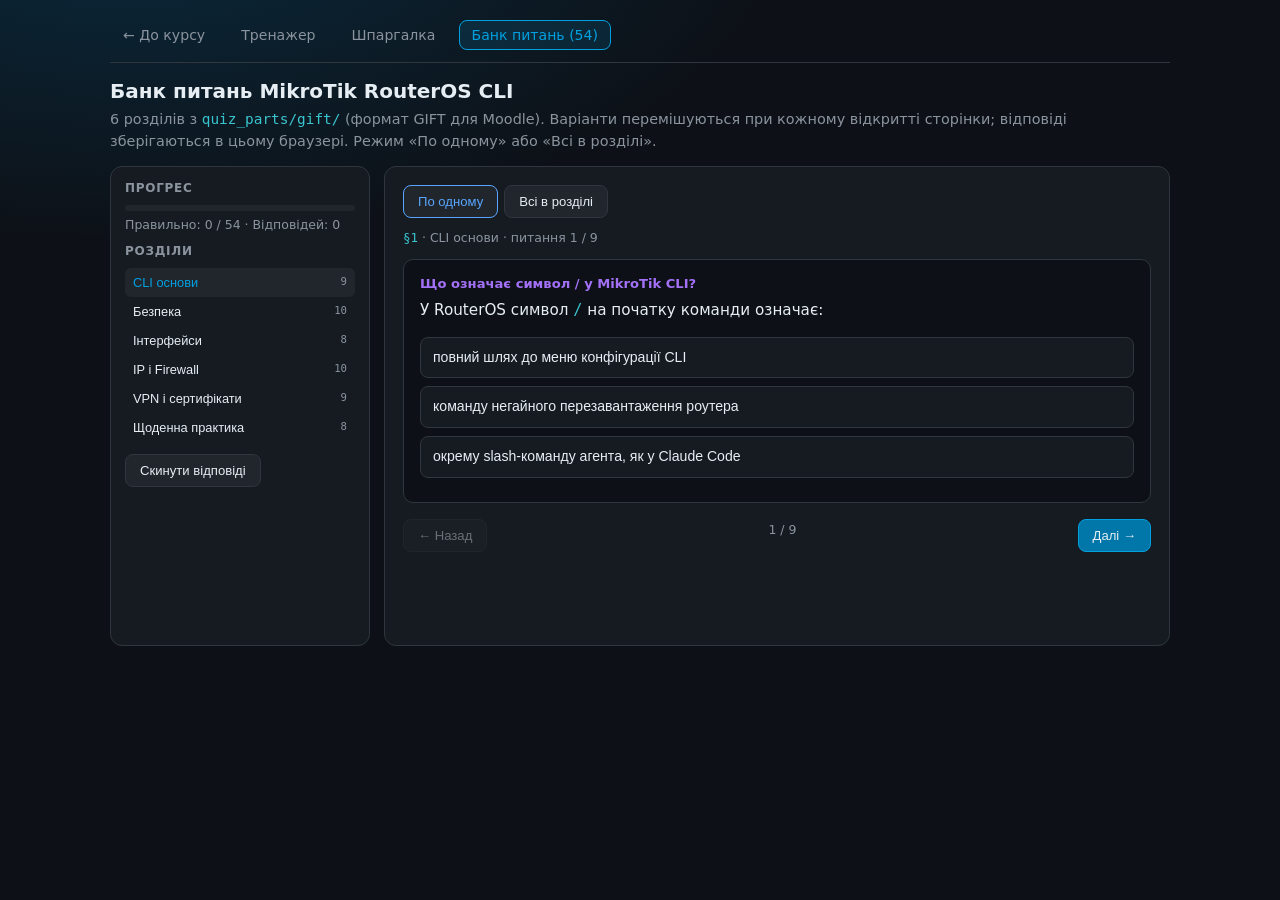
==== commit 3cf703cf: "Fix content audit findings (audit 2, 2026-09) - Corrected facts checked against official docs/source" ====
--- a/quiz.html
+++ b/quiz.html
@@ -145,7 +145,7 @@
       </section>
     </div>
   </div>
-  <script id="quizData" type="application/json">[{"id": "01-cli-basics", "file": "01-cli-basics.txt", "timecode": "§1", "label": "CLI основи", "questions": [{"title": "Що означає символ / у MikroTik CLI?", "question": "У RouterOS символ `/` на початку команди означає:", "options": [{"text": "повний шлях до меню конфігурації CLI", "correct": true}, {"text": "окрему slash-команду агента, як у Claude Code", "correct": false}, {"text": "команду негайного перезавантаження роутера", "correct": false}], "feedback": "У MikroTik `/ip firewall filter` — це шлях до розділу, а не окрема «магічна» команда. Дії `print`, `add`, `set`, `remove` виконуються всередині цього меню."}, {"title": "Приклад повного шляху CLI", "question": "Який з варіантів є коректним повним шляхом до перегляду правил firewall filter?", "options": [{"text": "firewall filter print", "correct": false}, {"text": "/ip firewall filter print", "correct": true}, {"text": "/ip/firewall-filter/show", "correct": false}], "feedback": "Повний шлях завжди починається з `/` і повторює ієрархію меню RouterOS: `/ip firewall filter`, потім дія `print`."}, {"title": "Дії всередині меню", "question": "Що робить команда `print` у будь-якому розділі RouterOS CLI?", "options": [{"text": "додає новий об'єкт у конфігурацію", "correct": false}, {"text": "видаляє об'єкт за номером", "correct": false}, {"text": "показує список об'єктів у поточному меню", "correct": true}], "feedback": "`print` — базова дія для читання. Вона безпечна і не змінює конфігурацію. Для деталей використовуйте `print detail`."}, {"title": "print проти add", "question": "Яка пара «дія → наслідок» описана правильно?", "options": [{"text": "`print` — перегляд; `add` — додавання нового об'єкта", "correct": true}, {"text": "`print` — видалення; `add` — перегляд", "correct": false}, {"text": "`print` — зміна параметрів; `add` — експорт", "correct": false}], "feedback": "`add`, `set`, `remove`, `reset` змінюють конфігурацію. `print`, `monitor`, `find`, `export` зазвичай безпечні для читання."}, {"title": "Пошук команд верхнього рівня", "question": "Як побачити доступні root-команди після введення `/`?", "options": [{"text": "ввести `help /` і натиснути Enter", "correct": false}, {"text": "натиснути Tab або F1", "correct": true}, {"text": "автоматично з'явиться список без додаткових дій", "correct": false}], "feedback": "На MikroTik після `/` або `/interface/` натискання Tab або F1 показує доступні підкоманди поточного рівня меню."}, {"title": "Пошук підкоманд у розділі", "question": "Що треба зробити, щоб побачити підкоманди в `/ip/ipsec/`?", "options": [{"text": "виконати `/ip/ipsec help`", "correct": false}, {"text": "виконати `/ip/ipsec list`", "correct": false}, {"text": "ввести `/ip/ipsec/` і натиснути Tab", "correct": true}], "feedback": "Той самий принцип, що й на root-рівні: перейдіть у меню та натисніть Tab або F1 для автодоповнення/підказок."}, {"title": "Основні root-розділи", "question": "Який root-розділ відповідає за IPv4: адреси, DHCP, DNS, firewall, NAT, routes?", "options": [{"text": "/ip", "correct": true}, {"text": "/interface", "correct": false}, {"text": "/system", "correct": false}], "feedback": "`/ip` — головний розділ для IPv4-мережі та безпеки. `/interface` — фізичні й логічні інтерфейси, `/system` — адміністрування роутера."}, {"title": "Шлях до Wi-Fi клієнтів", "question": "Яка команда показує таблицю підключених Wi-Fi клієнтів?", "options": [{"text": "/wifi clients print", "correct": false}, {"text": "/interface wifi registration-table print", "correct": true}, {"text": "/interface wireless registration print", "correct": false}], "feedback": "У RouterOS 7 Wi-Fi керується через `/interface wifi`. Для перегляду клієнтів — `registration-table print`."}, {"title": "print detail", "question": "Чим `print detail` відрізняється від звичайного `print`?", "options": [{"text": "видаляє приховані об'єкти з виводу", "correct": false}, {"text": "експортує конфігурацію у файл на диск", "correct": false}, {"text": "показує розширену детальну інформацію про об'єкти", "correct": true}], "feedback": "`print detail` — рекомендований перший крок перед змінами: більше полів, зручніше для діагностики. Не змінює конфігурацію."}]}, {"id": "02-safety", "file": "02-safety.txt", "timecode": "§2", "label": "Безпека", "questions": [{"title": "Safe Mode — призначення", "question": "Навіщо вмикати Safe Mode (Ctrl+X) перед ризиковими змінами?", "options": [{"text": "зміни відкочуються, якщо сесія CLI обривається", "correct": true}, {"text": "роутер автоматично робить backup на USB", "correct": false}, {"text": "блокує всі команди крім `print`", "correct": false}], "feedback": "Safe Mode захищає від самоблокування під час віддаленої роботи: при обриві з'єднання незастосовані зміни скасовуються."}, {"title": "Як увімкнути Safe Mode", "question": "Як увімкнути Safe Mode у терміналі RouterOS?", "options": [{"text": "командою `/system backup save`", "correct": false}, {"text": "клавішами Ctrl+X (або F4)", "correct": true}, {"text": "кнопкою Reset на корпусі роутера", "correct": false}], "feedback": "Safe Mode — режим сесії, а не пункт меню: Ctrl+X або F4 у терміналі, кнопка Safe Mode у WinBox. Запрошення змінюється на `<SAFE>`; повторний Ctrl+X — вийти й зберегти зміни."}, {"title": "Backup перед змінами", "question": "Яка команда зберігає backup конфігурації з ім'ям `before-change`?", "options": [{"text": "/export backup name=before-change", "correct": false}, {"text": "/file backup save before-change", "correct": false}, {"text": "/system backup save name=before-change", "correct": true}], "feedback": "`/system backup save` створює бінарний backup. Разом із `/export file=before-change` дає два рівні відновлення перед ризиковими діями."}, {"title": "Export конфігурації", "question": "Що робить `/export file=before-change`?", "options": [{"text": "експортує конфігурацію у текстовий .rsc файл на роутері", "correct": true}, {"text": "негайно перезавантажує роутер", "correct": false}, {"text": "імпортує конфігурацію з файлу", "correct": false}], "feedback": "`/export` — безпечна команда для документації та аудиту. Текстовий export зручний для перегляду, порівняння та часткового відновлення."}, {"title": "Ризик import", "question": "Чому `/import` вважають дуже небезпечною командою?", "options": [{"text": "лише читає файл без змін конфігурації", "correct": false}, {"text": "може масово застосувати зміни з файлу і відрізати доступ", "correct": true}, {"text": "працює тільки з логами, не з конфігурацією", "correct": false}], "feedback": "`/import` виконує команди зі script/export файлу. Одна помилка в файлі може зламати мережу або VPN — завжди робіть backup і вмикайте Safe Mode (Ctrl+X)."}, {"title": "Безпечні команди читання", "question": "Які команди зазвичай безпечні для перегляду без зміни конфігурації?", "options": [{"text": "`add`, `set`, `remove`, `import`", "correct": false}, {"text": "`reset`, `disable`, `enable`, `import`", "correct": false}, {"text": "`print`, `monitor`, `find`, `export`", "correct": true}], "feedback": "Команди читання не змінюють стан. Команди `add`, `set`, `remove`, `reset`, `import` — змінюють конфігурацію і потребують обережності."}, {"title": "Небезпечні команди", "question": "Перед якими діями особливо важливі backup і Safe Mode?", "options": [{"text": "`remove`, `reset`, `set`, `disable`, `enable`, `import`", "correct": true}, {"text": "`print`, `monitor`, `find`", "correct": false}, {"text": "`comment`, `export`, `reset-counters`", "correct": false}], "feedback": "`remove` і `reset` можуть миттєво зламати доступ. `disable` на WAN/VPN/Wi-Fi також ризиковий. Спочатку `print detail`, потім backup/export."}, {"title": "Рекомендований порядок роботи", "question": "Який порядок дій рекомендований перед зміною конфігурації?", "options": [{"text": "одразу `import`, потім `reset`, потім перевірка", "correct": false}, {"text": "спочатку `print detail`, потім `export`, потім Safe Mode (Ctrl+X), потім одна зміна", "correct": true}, {"text": "20 команд пакетом, потім `print`", "correct": false}], "feedback": "Не виконуйте пакет змін віддалено. RouterOS виконає все — навіть якщо це відріже вам доступ. Одна зміна → перевірка → наступна."}, {"title": "Undo і Redo", "question": "Що робить `/undo` у RouterOS CLI?", "options": [{"text": "видаляє всі firewall правила", "correct": false}, {"text": "вимикає Safe Mode", "correct": false}, {"text": "скасовує останню зміну, якщо це можливо", "correct": true}], "feedback": "`/undo` і `/redo` допомагають відкотити/повторити останню операцію, але не замінюють повноцінний backup перед серйозними змінами."}, {"title": "Команди, яких краще уникати без плану", "question": "Яку команду з переліку краще не запускати без чіткого плану і backup?", "options": [{"text": "/system reset-configuration", "correct": true}, {"text": "/system resource print", "correct": false}, {"text": "/log print", "correct": false}], "feedback": "`/system reset-configuration` скидає конфігурацію. Так само небезпечні без плану: `/import`, `/ip firewall filter remove`, `/user remove`, `/certificate remove`."}]}, {"id": "03-interface", "file": "03-interface.txt", "timecode": "§3", "label": "Інтерфейси", "questions": [{"title": "Bridge — призначення", "question": "Для чого використовують `/interface bridge`?", "options": [{"text": "шифрування всього трафіку на роутері", "correct": false}, {"text": "об'єднання портів у L2 bridge/switching (LAN bridge, VLAN bridge)", "correct": true}, {"text": "налаштування DNS-сервера для LAN", "correct": false}], "feedback": "Bridge поєднує фізичні інтерфейси в один логічний L2-домен. Типовий сценарій — LAN bridge з кількох ethernet-портів."}, {"title": "Wi-Fi інтерфейси", "question": "Де в RouterOS 7 налаштовують Wi-Fi (SSID, radio, security)?", "options": [{"text": "/ip wifi", "correct": false}, {"text": "/wireless package", "correct": false}, {"text": "/interface wifi", "correct": true}], "feedback": "У новому стилі RouterOS 7 Wi-Fi керується через `/interface wifi`. Для клієнтів: `/interface wifi registration-table print`."}, {"title": "WireGuard", "question": "Що налаштовується в `/interface wireguard`?", "options": [{"text": "сучасний VPN: інтерфейси WireGuard і peers", "correct": true}, {"text": "тільки PPPoE-підключення до провайдера", "correct": false}, {"text": "сертифікати Let's Encrypt", "correct": false}], "feedback": "WireGuard — сучасний VPN для remote access і site-to-site. Peers дивіться: `/interface wireguard peers print`."}, {"title": "VLAN", "question": "Навіщо створюють `/interface vlan`?", "options": [{"text": "збільшення швидкості CPU роутера", "correct": false}, {"text": "сегментація мережі, trunk/access VLAN", "correct": true}, {"text": "автоматичний backup конфігурації", "correct": false}], "feedback": "VLAN дозволяє логічно розділити мережу на окремі broadcast-домени поверх одного фізичного порту."}, {"title": "Ризик disable", "question": "Чому `disable` на інтерфейсі — високоризикова дія?", "options": [{"text": "лише скидає лічильники трафіку", "correct": false}, {"text": "впливає тільки на відображення в `print`", "correct": false}, {"text": "може миттєво відрізати доступ по мережі (WAN, VPN, Wi-Fi, management)", "correct": true}], "feedback": "`/interface disable` або `set ... disabled=yes` вимикає порт/тунель. На віддаленому роутері це часта причина втрати доступу."}, {"title": "Interface list", "question": "Для чого використовують `/interface list`?", "options": [{"text": "групування інтерфейсів (WAN, LAN, manage) для firewall і сервісів", "correct": true}, {"text": "перегляд системних логів", "correct": false}, {"text": "створення DHCP lease", "correct": false}], "feedback": "Списки інтерфейсів спрощують правила firewall, neighbor discovery і прив'язку сервісів до WAN/LAN."}, {"title": "monitor-traffic", "question": "Яка команда показує live-трафік на інтерфейсі?", "options": [{"text": "/tool torch only ether1", "correct": false}, {"text": "/interface monitor-traffic ether1", "correct": true}, {"text": "/ip firewall connection print", "correct": false}], "feedback": "`monitor-traffic` — безпечна діагностика навантаження на конкретному інтерфейсі в реальному часі."}, {"title": "Перегляд bridge-портів", "question": "Як перевірити, які порти входять у bridge?", "options": [{"text": "/interface bridge print detail only", "correct": false}, {"text": "/ip address print", "correct": false}, {"text": "/interface bridge port print", "correct": true}], "feedback": "Список bridge-інтерфейсів — `/interface bridge print`, а прив'язані порти — `/interface bridge port print`."}]}, {"id": "04-ip-firewall", "file": "04-ip-firewall.txt", "timecode": "§4", "label": "IP і Firewall", "questions": [{"title": "Розділ /ip", "question": "Що входить у зону відповідальності `/ip` у RouterOS?", "options": [{"text": "IPv4: адреси, DHCP, DNS, firewall, NAT, routes, services, IPsec", "correct": true}, {"text": "тільки фізичні ethernet-порти", "correct": false}, {"text": "лише системні пакети та backup", "correct": false}], "feedback": "`/ip` — основний розділ для IPv4-мережі й безпеки. Окремо є `/ipv6` для IPv6-середовищ."}, {"title": "Firewall filter", "question": "Де переглядають правила фільтрації трафіку?", "options": [{"text": "/interface firewall print", "correct": false}, {"text": "/ip firewall filter print", "correct": true}, {"text": "/system firewall print", "correct": false}], "feedback": "Filter rules обробляють forward/input/output трафік. Базова діагностика: `/ip firewall filter print detail`."}, {"title": "Порядок правил firewall", "question": "Як RouterOS обробляє правила у `/ip firewall filter`?", "options": [{"text": "випадковим чином для балансування", "correct": false}, {"text": "знизу вгору; останнє правило завжди має пріоритет", "correct": false}, {"text": "зверху вниз; перше збігле правило застосовується", "correct": true}], "feedback": "Порядок правил критичний. Команда `move` у firewall — високий ризик: можна випадково відкрити або заблокувати трафік."}, {"title": "NAT", "question": "Де налаштовують source NAT, dst-nat, masquerade?", "options": [{"text": "/ip firewall nat", "correct": true}, {"text": "/ip nat-route", "correct": false}, {"text": "/interface nat", "correct": false}], "feedback": "NAT-правила живуть у `/ip firewall nat`. Перегляд: `/ip firewall nat print detail`."}, {"title": "Address-list", "question": "Як переглянути списки адрес для firewall?", "options": [{"text": "/ip address-list print", "correct": false}, {"text": "/ip firewall address-list print", "correct": true}, {"text": "/tool address-list print", "correct": false}], "feedback": "Address-list використовують у правилах filter/NAT для групування IP/мереж. Безпечний перегляд — `print`."}, {"title": "Активні з'єднання", "question": "Яка команда показує поточні firewall/NAT з'єднання?", "options": [{"text": "/ip connection monitor", "correct": false}, {"text": "/tool connection print", "correct": false}, {"text": "/ip firewall connection print", "correct": true}], "feedback": "`connection print` корисний для діагностики: які сесії активні, які порти, скільки трафіку."}, {"title": "IP Services", "question": "Де перевірити, які сервіси роутера слухають порти (winbox, ssh, www)?", "options": [{"text": "/ip service print", "correct": true}, {"text": "/user service print", "correct": false}, {"text": "/system service print", "correct": false}], "feedback": "`/ip service print` показує доступні сервіси управління. Зміна через `/ip service set` — ризикова без плану."}, {"title": "Користувачі роутера", "question": "Як переглянути локальних користувачів RouterOS?", "options": [{"text": "/ip user print", "correct": false}, {"text": "/user print", "correct": true}, {"text": "/system user print", "correct": false}], "feedback": "`/user` керує доступом до роутера. Також корисно: `/user group print` і `/user active print` для активних сесій."}, {"title": "Небезпечні firewall-дії", "question": "Яку дію в firewall краще не робити без backup і Safe Mode?", "options": [{"text": "/ip firewall filter print detail", "correct": false}, {"text": "/ip firewall filter reset-counters", "correct": false}, {"text": "/ip firewall filter remove", "correct": true}], "feedback": "`remove` на filter або nat може відкрити мережу або заблокувати управління. Перед змінами — `export` і Safe Mode (Ctrl+X)."}, {"title": "SSH налаштування", "question": "Де переглянути параметри SSH-сервісу на роутері?", "options": [{"text": "/ip ssh print", "correct": true}, {"text": "/interface ssh print", "correct": false}, {"text": "/tool ssh print", "correct": false}], "feedback": "SSH — частина IP-сервісів. Для загального списку сервісів: `/ip service print`; деталі SSH: `/ip ssh print`."}]}, {"id": "05-vpn-cert", "file": "05-vpn-cert.txt", "timecode": "§5", "label": "VPN і сертифікати", "questions": [{"title": "IPsec peer", "question": "Що налаштовує `/ip/ipsec peer`?", "options": [{"text": "лише Wi-Fi пароль і SSID", "correct": false}, {"text": "віддалений IPsec peer: address, exchange mode, profile", "correct": true}, {"text": "DHCP lease для VPN-клієнтів", "correct": false}], "feedback": "Peer описує віддалену сторону VPN-тунелю. Діагностика: `/ip/ipsec peer print detail`."}, {"title": "IPsec policy", "question": "Для чого потрібен `/ip/ipsec policy`?", "options": [{"text": "зберігає системні логи IPsec", "correct": false}, {"text": "створює DNS-записи для VPN", "correct": false}, {"text": "визначає, який трафік шифрувати між якими subnet/IP", "correct": true}], "feedback": "Policy-based VPN: policy задає селектори трафіку (src/dst). Неправильна policy — тунель є, але трафік не ходить."}, {"title": "installed-sa", "question": "Що показує `/ip/ipsec installed-sa print`?", "options": [{"text": "встановлені Security Associations — чи реально працює IPsec tunnel", "correct": true}, {"text": "список усіх користувачів роутера", "correct": false}, {"text": "конфігурацію DHCP-сервера", "correct": false}], "feedback": "SA підтверджують, що Phase 2/Child SA піднялись. Якщо peer active, а SA немає — проблема в policy/proposal/identity."}, {"title": "active-peers", "question": "Навіщо дивитися `/ip/ipsec active-peers print`?", "options": [{"text": "експортувати сертифікати на USB", "correct": false}, {"text": "перевірити, хто зараз підключений і чи встановився IKE", "correct": true}, {"text": "скинути лічильники ethernet-портів", "correct": false}], "feedback": "Active peers показують стан IKE-фази. Корисно разом із `installed-sa` і `/log print where topics~\"ipsec\"`."}, {"title": "IPsec identity", "question": "Що задає `/ip/ipsec identity`?", "options": [{"text": "MAC-адреси Wi-Fi клієнтів", "correct": false}, {"text": "швидкість WAN-каналу", "correct": false}, {"text": "метод автентифікації peer: PSK, certificate, policy template group", "correct": true}], "feedback": "Identity зв'язує peer з способом автентифікації. Помилка тут — типова причина failed IKE negotiation."}, {"title": "Сертифікати — перегляд", "question": "Як перевірити наявність і статус сертифікатів на роутері?", "options": [{"text": "/certificate print detail", "correct": true}, {"text": "/ip certificate print", "correct": false}, {"text": "/system certificate list", "correct": false}], "feedback": "`/certificate print detail` показує імена, термін дії, fingerprint. Фільтр: `/certificate print where name~\"vpn\"`."}, {"title": "Підпис сертифіката", "question": "Що робить `/certificate sign` на MikroTik?", "options": [{"text": "видаляє прострочений сертифікат", "correct": false}, {"text": "підписує сертифікат локальним CA на самому роутері", "correct": true}, {"text": "імпортує CRL з інтернету", "correct": false}], "feedback": "MikroTik може виступати CA і підписувати server/client certificates. Також є `sign-certificate-request` для зовнішніх CSR."}, {"title": "Ризик export-certificate", "question": "Чому `/certificate export-certificate` потребує особливої обережності?", "options": [{"text": "працює лише з системними логами", "correct": false}, {"text": "автоматично вимикає всі VPN", "correct": false}, {"text": "може експортувати приватний ключ — це секрет, не просто файл", "correct": true}], "feedback": "Експорт з приватним ключем — критичний секрет. Зберігайте з passphrase і не передавайте незахищеним каналом."}, {"title": "Небезпечні IPsec-зміни", "question": "Яка зміни може «покласти» VPN і відрізати remote access?", "options": [{"text": "/ip/ipsec policy remove", "correct": true}, {"text": "/ip/ipsec statistics print", "correct": false}, {"text": "/ip/ipsec active-peers print", "correct": false}], "feedback": "`policy remove`, `peer remove`, `identity remove`, `profile set`, `proposal set` — високий ризик. Перед змінами: Safe Mode (Ctrl+X), backup, export."}]}, {"id": "06-daily-practice", "file": "06-daily-practice.txt", "timecode": "§6", "label": "Щоденна практика", "questions": [{"title": "Стан роутера", "question": "Яка команда показує завантаження CPU, пам'ять і uptime?", "options": [{"text": "/tool resource print", "correct": false}, {"text": "/system resource print", "correct": true}, {"text": "/ip resource print", "correct": false}], "feedback": "`/system resource print` — перша команда щоденної діагностики. Також корисні: `/system package print`, `/system clock print`."}, {"title": "Список інтерфейсів", "question": "Як швидко перевірити всі інтерфейси та їхній стан?", "options": [{"text": "/ip interface print", "correct": false}, {"text": "/system interface print", "correct": false}, {"text": "/interface print", "correct": true}], "feedback": "Базовий огляд — `/interface print`; деталі — `/interface print detail`. Для bridge: `/interface bridge port print`."}, {"title": "IP-адреси", "question": "Де переглянути призначені IPv4-адреси на інтерфейсах?", "options": [{"text": "/ip address print", "correct": true}, {"text": "/interface address print", "correct": false}, {"text": "/ip dhcp print", "correct": false}], "feedback": "`/ip address print` показує, які адреси на яких інтерфейсах. Маршрути — `/ip route print`."}, {"title": "Маршрути", "question": "Яка команда показує таблицю маршрутизації IPv4?", "options": [{"text": "/routing table print", "correct": false}, {"text": "/ip route print", "correct": true}, {"text": "/ip forward print", "correct": false}], "feedback": "`/ip route print` — щоденна перевірка default route, статичних і динамічних маршрутів."}, {"title": "Ping з роутера", "question": "Як з роутера надіслати рівно 4 ping-запити до 8.8.8.8?", "options": [{"text": "/ping 8.8.8.8 -c 4", "correct": false}, {"text": "/tool traceroute 8.8.8.8", "correct": false}, {"text": "/ping 8.8.8.8 count=4", "correct": true}], "feedback": "`count=` задає кількість запитів; без нього ping триває до Ctrl+C. Та сама команда є як `/tool ping`. `-c 4` — синтаксис Linux/macOS, не RouterOS; traceroute показує шлях, а не пінгує."}, {"title": "Логи в реальному часі", "question": "Як стежити за новими записами лога без повторного запуску команди?", "options": [{"text": "/log print follow", "correct": true}, {"text": "/log monitor live", "correct": false}, {"text": "/tool log follow", "correct": false}], "feedback": "`follow` показує нові записи в реальному часі. Фільтр: `/log print where topics~\"firewall\"` або `topics~\"ipsec\"`."}, {"title": "Активні користувачі", "question": "Як побачити, хто зараз підключений до роутера?", "options": [{"text": "/ip user session print", "correct": false}, {"text": "/user active print", "correct": true}, {"text": "/system login print", "correct": false}], "feedback": "`/user active print` — активні CLI/Winbox/API сесії. Разом із `/ip service print` для аудиту доступу."}, {"title": "Firewall у щоденній роботі", "question": "Який набір команд типовий для щоденної перевірки firewall?", "options": [{"text": "/system reset-configuration та /import", "correct": false}, {"text": "/interface disable на всіх портах", "correct": false}, {"text": "/ip firewall filter print та /ip firewall nat print", "correct": true}], "feedback": "Щоденна практика: filter, nat, address-list, connection print. Зміни — лише після `print detail`, export і Safe Mode (Ctrl+X)."}]}]</script>
+  <script id="quizData" type="application/json">[{"id": "01-cli-basics", "file": "01-cli-basics.txt", "timecode": "§1", "label": "CLI основи", "questions": [{"title": "Що означає символ / у MikroTik CLI?", "question": "У RouterOS символ `/` на початку команди означає:", "options": [{"text": "повний шлях до меню конфігурації CLI", "correct": true}, {"text": "окрему slash-команду агента, як у Claude Code", "correct": false}, {"text": "команду негайного перезавантаження роутера", "correct": false}], "feedback": "У MikroTik `/ip firewall filter` — це шлях до розділу, а не окрема «магічна» команда. Дії `print`, `add`, `set`, `remove` виконуються всередині цього меню."}, {"title": "Приклад повного шляху CLI", "question": "Який з варіантів є коректним повним шляхом до перегляду правил firewall filter?", "options": [{"text": "firewall filter print", "correct": false}, {"text": "/ip firewall filter print", "correct": true}, {"text": "/ip/firewall-filter/show", "correct": false}], "feedback": "Повний шлях завжди починається з `/` і повторює ієрархію меню RouterOS: `/ip firewall filter`, потім дія `print`."}, {"title": "Дії всередині меню", "question": "Що робить команда `print` у будь-якому розділі RouterOS CLI?", "options": [{"text": "додає новий об'єкт у конфігурацію", "correct": false}, {"text": "видаляє об'єкт за номером", "correct": false}, {"text": "показує список об'єктів у поточному меню", "correct": true}], "feedback": "`print` — базова дія для читання. Вона безпечна і не змінює конфігурацію. Для деталей використовуйте `print detail`."}, {"title": "print проти add", "question": "Яка пара «дія → наслідок» описана правильно?", "options": [{"text": "`print` — перегляд; `add` — додавання нового об'єкта", "correct": true}, {"text": "`print` — видалення; `add` — перегляд", "correct": false}, {"text": "`print` — зміна параметрів; `add` — експорт", "correct": false}], "feedback": "`add`, `set`, `remove`, `reset` змінюють конфігурацію. `print`, `monitor`, `find`, `export` зазвичай безпечні для читання."}, {"title": "Пошук команд верхнього рівня", "question": "Як побачити доступні root-команди після введення `/`?", "options": [{"text": "ввести `help /` і натиснути Enter", "correct": false}, {"text": "натиснути Tab або F1", "correct": true}, {"text": "автоматично з'явиться список без додаткових дій", "correct": false}], "feedback": "На MikroTik після `/` або `/interface/` натискання Tab або F1 показує доступні підкоманди поточного рівня меню."}, {"title": "Пошук підкоманд у розділі", "question": "Що треба зробити, щоб побачити підкоманди в `/ip/ipsec/`?", "options": [{"text": "виконати `/ip/ipsec help`", "correct": false}, {"text": "виконати `/ip/ipsec list`", "correct": false}, {"text": "ввести `/ip/ipsec/` і натиснути Tab", "correct": true}], "feedback": "Той самий принцип, що й на root-рівні: перейдіть у меню та натисніть Tab або F1 для автодоповнення/підказок."}, {"title": "Основні root-розділи", "question": "Який root-розділ відповідає за IPv4: адреси, DHCP, DNS, firewall, NAT, routes?", "options": [{"text": "/ip", "correct": true}, {"text": "/interface", "correct": false}, {"text": "/system", "correct": false}], "feedback": "`/ip` — головний розділ для IPv4-мережі та безпеки. `/interface` — фізичні й логічні інтерфейси, `/system` — адміністрування роутера."}, {"title": "Шлях до Wi-Fi клієнтів", "question": "Яка команда показує таблицю підключених Wi-Fi клієнтів?", "options": [{"text": "/wifi clients print", "correct": false}, {"text": "/interface wifi registration-table print", "correct": true}, {"text": "/interface wireless registration print", "correct": false}], "feedback": "У RouterOS 7 Wi-Fi керується через `/interface wifi`. Для перегляду клієнтів — `registration-table print`."}, {"title": "print detail", "question": "Чим `print detail` відрізняється від звичайного `print`?", "options": [{"text": "видаляє приховані об'єкти з виводу", "correct": false}, {"text": "експортує конфігурацію у файл на диск", "correct": false}, {"text": "показує розширену детальну інформацію про об'єкти", "correct": true}], "feedback": "`print detail` — рекомендований перший крок перед змінами: більше полів, зручніше для діагностики. Не змінює конфігурацію."}]}, {"id": "02-safety", "file": "02-safety.txt", "timecode": "§2", "label": "Безпека", "questions": [{"title": "Safe Mode — призначення", "question": "Навіщо вмикати Safe Mode (Ctrl+X) перед ризиковими змінами?", "options": [{"text": "зміни відкочуються, якщо сесія CLI обривається", "correct": true}, {"text": "роутер автоматично робить backup на USB", "correct": false}, {"text": "блокує всі команди крім `print`", "correct": false}], "feedback": "Safe Mode захищає від самоблокування під час віддаленої роботи: якщо з'єднання обірветься, роутер відкотить усі зміни, зроблені після ввімкнення Safe Mode."}, {"title": "Як увімкнути Safe Mode", "question": "Як увімкнути Safe Mode у терміналі RouterOS?", "options": [{"text": "командою `/system backup save`", "correct": false}, {"text": "командою `/safe-mode` з кореневого меню або клавішами Ctrl+X (F4)", "correct": true}, {"text": "кнопкою Reset на корпусі роутера", "correct": false}], "feedback": "Safe Mode вмикають командою `/safe-mode` (пункт кореневого меню) або клавішами Ctrl+X / F4 у терміналі; у WinBox — кнопка Safe Mode. Запрошення змінюється на `<SAFE>`; повторний Ctrl+X — вийти й зберегти зміни."}, {"title": "Backup перед змінами", "question": "Яка команда зберігає backup конфігурації з ім'ям `before-change`?", "options": [{"text": "/export backup name=before-change", "correct": false}, {"text": "/file backup save before-change", "correct": false}, {"text": "/system backup save name=before-change", "correct": true}], "feedback": "`/system backup save` створює бінарний backup. Разом із `/export file=before-change` дає два рівні відновлення перед ризиковими діями."}, {"title": "Export конфігурації", "question": "Що робить `/export file=before-change`?", "options": [{"text": "експортує конфігурацію у текстовий .rsc файл на роутері", "correct": true}, {"text": "негайно перезавантажує роутер", "correct": false}, {"text": "імпортує конфігурацію з файлу", "correct": false}], "feedback": "`/export` — безпечна команда для документації та аудиту. Текстовий export зручний для перегляду, порівняння та часткового відновлення."}, {"title": "Ризик import", "question": "Чому `/import` вважають дуже небезпечною командою?", "options": [{"text": "лише читає файл без змін конфігурації", "correct": false}, {"text": "може масово застосувати зміни з файлу і відрізати доступ", "correct": true}, {"text": "працює тільки з логами, не з конфігурацією", "correct": false}], "feedback": "`/import` виконує команди зі script/export файлу. Одна помилка в файлі може зламати мережу або VPN — завжди робіть backup і вмикайте Safe Mode (Ctrl+X)."}, {"title": "Безпечні команди читання", "question": "Які команди зазвичай безпечні для перегляду без зміни конфігурації?", "options": [{"text": "`add`, `set`, `remove`, `import`", "correct": false}, {"text": "`reset`, `disable`, `enable`, `import`", "correct": false}, {"text": "`print`, `monitor`, `find`, `export`", "correct": true}], "feedback": "Команди читання не змінюють стан. Команди `add`, `set`, `remove`, `reset`, `import` — змінюють конфігурацію і потребують обережності."}, {"title": "Небезпечні команди", "question": "Перед якими діями особливо важливі backup і Safe Mode?", "options": [{"text": "`remove`, `reset`, `set`, `disable`, `enable`, `import`", "correct": true}, {"text": "`print`, `monitor`, `find`", "correct": false}, {"text": "`comment`, `export`, `reset-counters`", "correct": false}], "feedback": "`remove` і `reset` можуть миттєво зламати доступ. `disable` на WAN/VPN/Wi-Fi також ризиковий. Спочатку `print detail`, потім backup/export."}, {"title": "Рекомендований порядок роботи", "question": "Який порядок дій рекомендований перед зміною конфігурації?", "options": [{"text": "одразу `import`, потім `reset`, потім перевірка", "correct": false}, {"text": "спочатку `print detail`, потім `export`, потім Safe Mode (Ctrl+X), потім одна зміна", "correct": true}, {"text": "20 команд пакетом, потім `print`", "correct": false}], "feedback": "Не виконуйте пакет змін віддалено. RouterOS виконає все — навіть якщо це відріже вам доступ. Одна зміна → перевірка → наступна."}, {"title": "Undo і Redo", "question": "Що робить `/undo` у RouterOS CLI?", "options": [{"text": "видаляє всі firewall правила", "correct": false}, {"text": "вимикає Safe Mode", "correct": false}, {"text": "скасовує останню зміну, якщо це можливо", "correct": true}], "feedback": "`/undo` і `/redo` допомагають відкотити/повторити останню операцію, але не замінюють повноцінний backup перед серйозними змінами."}, {"title": "Команди, яких краще уникати без плану", "question": "Яку команду з переліку краще не запускати без чіткого плану і backup?", "options": [{"text": "/system reset-configuration", "correct": true}, {"text": "/system resource print", "correct": false}, {"text": "/log print", "correct": false}], "feedback": "`/system reset-configuration` скидає конфігурацію. Так само небезпечні без плану: `/import`, `/ip firewall filter remove`, `/user remove`, `/certificate remove`."}]}, {"id": "03-interface", "file": "03-interface.txt", "timecode": "§3", "label": "Інтерфейси", "questions": [{"title": "Bridge — призначення", "question": "Для чого використовують `/interface bridge`?", "options": [{"text": "шифрування всього трафіку на роутері", "correct": false}, {"text": "об'єднання портів у L2 bridge/switching (LAN bridge, VLAN bridge)", "correct": true}, {"text": "налаштування DNS-сервера для LAN", "correct": false}], "feedback": "Bridge поєднує фізичні інтерфейси в один логічний L2-домен. Типовий сценарій — LAN bridge з кількох ethernet-портів."}, {"title": "Wi-Fi інтерфейси", "question": "Де в RouterOS 7 налаштовують Wi-Fi (SSID, radio, security)?", "options": [{"text": "/ip wifi", "correct": false}, {"text": "/wireless package", "correct": false}, {"text": "/interface wifi", "correct": true}], "feedback": "У новому стилі RouterOS 7 Wi-Fi керується через `/interface wifi`. Для клієнтів: `/interface wifi registration-table print`."}, {"title": "WireGuard", "question": "Що налаштовується в `/interface wireguard`?", "options": [{"text": "сучасний VPN: інтерфейси WireGuard і peers", "correct": true}, {"text": "тільки PPPoE-підключення до провайдера", "correct": false}, {"text": "сертифікати Let's Encrypt", "correct": false}], "feedback": "WireGuard — сучасний VPN для remote access і site-to-site. Peers дивіться: `/interface wireguard peers print`."}, {"title": "VLAN", "question": "Навіщо створюють `/interface vlan`?", "options": [{"text": "збільшення швидкості CPU роутера", "correct": false}, {"text": "сегментація мережі, trunk/access VLAN", "correct": true}, {"text": "автоматичний backup конфігурації", "correct": false}], "feedback": "VLAN дозволяє логічно розділити мережу на окремі broadcast-домени поверх одного фізичного порту."}, {"title": "Ризик disable", "question": "Чому `disable` на інтерфейсі — високоризикова дія?", "options": [{"text": "лише скидає лічильники трафіку", "correct": false}, {"text": "впливає тільки на відображення в `print`", "correct": false}, {"text": "може миттєво відрізати доступ по мережі (WAN, VPN, Wi-Fi, management)", "correct": true}], "feedback": "`/interface disable` або `set ... disabled=yes` вимикає порт/тунель. На віддаленому роутері це часта причина втрати доступу."}, {"title": "Interface list", "question": "Для чого використовують `/interface list`?", "options": [{"text": "групування інтерфейсів (WAN, LAN, manage) для firewall і сервісів", "correct": true}, {"text": "перегляд системних логів", "correct": false}, {"text": "створення DHCP lease", "correct": false}], "feedback": "Списки інтерфейсів спрощують правила firewall, neighbor discovery і прив'язку сервісів до WAN/LAN."}, {"title": "monitor-traffic", "question": "Яка команда показує live-трафік на інтерфейсі?", "options": [{"text": "/tool torch only ether1", "correct": false}, {"text": "/interface monitor-traffic ether1", "correct": true}, {"text": "/ip firewall connection print", "correct": false}], "feedback": "`monitor-traffic` — безпечна діагностика навантаження на конкретному інтерфейсі в реальному часі."}, {"title": "Перегляд bridge-портів", "question": "Як перевірити, які порти входять у bridge?", "options": [{"text": "/interface bridge print detail only", "correct": false}, {"text": "/ip address print", "correct": false}, {"text": "/interface bridge port print", "correct": true}], "feedback": "Список bridge-інтерфейсів — `/interface bridge print`, а прив'язані порти — `/interface bridge port print`."}]}, {"id": "04-ip-firewall", "file": "04-ip-firewall.txt", "timecode": "§4", "label": "IP і Firewall", "questions": [{"title": "Розділ /ip", "question": "Що входить у зону відповідальності `/ip` у RouterOS?", "options": [{"text": "IPv4: адреси, DHCP, DNS, firewall, NAT, routes, services, IPsec", "correct": true}, {"text": "тільки фізичні ethernet-порти", "correct": false}, {"text": "лише системні пакети та backup", "correct": false}], "feedback": "`/ip` — основний розділ для IPv4-мережі й безпеки. Окремо є `/ipv6` для IPv6-середовищ."}, {"title": "Firewall filter", "question": "Де переглядають правила фільтрації трафіку?", "options": [{"text": "/interface firewall print", "correct": false}, {"text": "/ip firewall filter print", "correct": true}, {"text": "/system firewall print", "correct": false}], "feedback": "Filter rules обробляють forward/input/output трафік. Базова діагностика: `/ip firewall filter print detail`."}, {"title": "Порядок правил firewall", "question": "Як RouterOS обробляє правила у `/ip firewall filter`?", "options": [{"text": "випадковим чином для балансування", "correct": false}, {"text": "знизу вгору; останнє правило завжди має пріоритет", "correct": false}, {"text": "зверху вниз; перше збігле правило застосовується", "correct": true}], "feedback": "Порядок правил критичний. Команда `move` у firewall — високий ризик: можна випадково відкрити або заблокувати трафік."}, {"title": "NAT", "question": "Де налаштовують source NAT, dst-nat, masquerade?", "options": [{"text": "/ip firewall nat", "correct": true}, {"text": "/ip nat-route", "correct": false}, {"text": "/interface nat", "correct": false}], "feedback": "NAT-правила живуть у `/ip firewall nat`. Перегляд: `/ip firewall nat print detail`."}, {"title": "Address-list", "question": "Як переглянути списки адрес для firewall?", "options": [{"text": "/ip address-list print", "correct": false}, {"text": "/ip firewall address-list print", "correct": true}, {"text": "/tool address-list print", "correct": false}], "feedback": "Address-list використовують у правилах filter/NAT для групування IP/мереж. Безпечний перегляд — `print`."}, {"title": "Активні з'єднання", "question": "Яка команда показує поточні firewall/NAT з'єднання?", "options": [{"text": "/ip connection monitor", "correct": false}, {"text": "/tool connection print", "correct": false}, {"text": "/ip firewall connection print", "correct": true}], "feedback": "`connection print` корисний для діагностики: які сесії активні, які порти, скільки трафіку."}, {"title": "IP Services", "question": "Де перевірити, які сервіси роутера слухають порти (winbox, ssh, www)?", "options": [{"text": "/ip service print", "correct": true}, {"text": "/user service print", "correct": false}, {"text": "/system service print", "correct": false}], "feedback": "`/ip service print` показує доступні сервіси управління. Зміна через `/ip service set` — ризикова без плану."}, {"title": "Користувачі роутера", "question": "Як переглянути локальних користувачів RouterOS?", "options": [{"text": "/ip user print", "correct": false}, {"text": "/user print", "correct": true}, {"text": "/system user print", "correct": false}], "feedback": "`/user` керує доступом до роутера. Також корисно: `/user group print` і `/user active print` для активних сесій."}, {"title": "Небезпечні firewall-дії", "question": "Яку дію в firewall краще не робити без backup і Safe Mode?", "options": [{"text": "/ip firewall filter print detail", "correct": false}, {"text": "/ip firewall filter reset-counters", "correct": false}, {"text": "/ip firewall filter remove", "correct": true}], "feedback": "`remove` на filter або nat може відкрити мережу або заблокувати управління. Перед змінами — `export` і Safe Mode (Ctrl+X)."}, {"title": "SSH налаштування", "question": "Де переглянути параметри SSH-сервісу на роутері?", "options": [{"text": "/ip ssh print", "correct": true}, {"text": "/interface ssh print", "correct": false}, {"text": "/tool ssh print", "correct": false}], "feedback": "SSH — частина IP-сервісів. Для загального списку сервісів: `/ip service print`; деталі SSH: `/ip ssh print`."}]}, {"id": "05-vpn-cert", "file": "05-vpn-cert.txt", "timecode": "§5", "label": "VPN і сертифікати", "questions": [{"title": "IPsec peer", "question": "Що налаштовує `/ip/ipsec peer`?", "options": [{"text": "лише Wi-Fi пароль і SSID", "correct": false}, {"text": "віддалений IPsec peer: address, exchange mode, profile", "correct": true}, {"text": "DHCP lease для VPN-клієнтів", "correct": false}], "feedback": "Peer описує віддалену сторону VPN-тунелю. Діагностика: `/ip/ipsec peer print detail`."}, {"title": "IPsec policy", "question": "Для чого потрібен `/ip/ipsec policy`?", "options": [{"text": "зберігає системні логи IPsec", "correct": false}, {"text": "створює DNS-записи для VPN", "correct": false}, {"text": "визначає, який трафік шифрувати між якими subnet/IP", "correct": true}], "feedback": "Policy-based VPN: policy задає селектори трафіку (src/dst). Неправильна policy — тунель є, але трафік не ходить."}, {"title": "installed-sa", "question": "Що показує `/ip/ipsec installed-sa print`?", "options": [{"text": "встановлені Security Associations — чи реально працює IPsec tunnel", "correct": true}, {"text": "список усіх користувачів роутера", "correct": false}, {"text": "конфігурацію DHCP-сервера", "correct": false}], "feedback": "SA підтверджують, що Phase 2/Child SA піднялись. Якщо peer active, а SA немає — проблема в policy/proposal/identity."}, {"title": "active-peers", "question": "Навіщо дивитися `/ip/ipsec active-peers print`?", "options": [{"text": "експортувати сертифікати на USB", "correct": false}, {"text": "перевірити, хто зараз підключений і чи встановився IKE", "correct": true}, {"text": "скинути лічильники ethernet-портів", "correct": false}], "feedback": "Active peers показують стан IKE-фази. Корисно разом із `installed-sa` і `/log print where topics~\"ipsec\"`."}, {"title": "IPsec identity", "question": "Що задає `/ip/ipsec identity`?", "options": [{"text": "MAC-адреси Wi-Fi клієнтів", "correct": false}, {"text": "швидкість WAN-каналу", "correct": false}, {"text": "метод автентифікації peer: PSK, certificate, policy template group", "correct": true}], "feedback": "Identity зв'язує peer з способом автентифікації. Помилка тут — типова причина failed IKE negotiation."}, {"title": "Сертифікати — перегляд", "question": "Як перевірити наявність і статус сертифікатів на роутері?", "options": [{"text": "/certificate print detail", "correct": true}, {"text": "/ip certificate print", "correct": false}, {"text": "/system certificate list", "correct": false}], "feedback": "`/certificate print detail` показує імена, термін дії, fingerprint. Фільтр: `/certificate print where name~\"vpn\"`."}, {"title": "Підпис сертифіката", "question": "Що робить `/certificate sign` на MikroTik?", "options": [{"text": "видаляє прострочений сертифікат", "correct": false}, {"text": "підписує сертифікат локальним CA на самому роутері", "correct": true}, {"text": "імпортує CRL з інтернету", "correct": false}], "feedback": "MikroTik може виступати CA і підписувати server/client certificates. Також є `sign-certificate-request` для зовнішніх CSR."}, {"title": "Ризик export-certificate", "question": "Чому `/certificate export-certificate` потребує особливої обережності?", "options": [{"text": "працює лише з системними логами", "correct": false}, {"text": "автоматично вимикає всі VPN", "correct": false}, {"text": "може експортувати приватний ключ — це секрет, не просто файл", "correct": true}], "feedback": "Експорт з приватним ключем — критичний секрет. Зберігайте з passphrase і не передавайте незахищеним каналом."}, {"title": "Небезпечні IPsec-зміни", "question": "Яка зміна може «покласти» VPN і відрізати remote access?", "options": [{"text": "/ip/ipsec policy remove", "correct": true}, {"text": "/ip/ipsec statistics print", "correct": false}, {"text": "/ip/ipsec active-peers print", "correct": false}], "feedback": "`policy remove`, `peer remove`, `identity remove`, `profile set`, `proposal set` — високий ризик. Перед змінами: Safe Mode (Ctrl+X), backup, export."}]}, {"id": "06-daily-practice", "file": "06-daily-practice.txt", "timecode": "§6", "label": "Щоденна практика", "questions": [{"title": "Стан роутера", "question": "Яка команда показує завантаження CPU, пам'ять і uptime?", "options": [{"text": "/tool resource print", "correct": false}, {"text": "/system resource print", "correct": true}, {"text": "/ip resource print", "correct": false}], "feedback": "`/system resource print` — перша команда щоденної діагностики. Також корисні: `/system package print`, `/system clock print`."}, {"title": "Список інтерфейсів", "question": "Як швидко перевірити всі інтерфейси та їхній стан?", "options": [{"text": "/ip interface print", "correct": false}, {"text": "/system interface print", "correct": false}, {"text": "/interface print", "correct": true}], "feedback": "Базовий огляд — `/interface print`; деталі — `/interface print detail`. Для bridge: `/interface bridge port print`."}, {"title": "IP-адреси", "question": "Де переглянути призначені IPv4-адреси на інтерфейсах?", "options": [{"text": "/ip address print", "correct": true}, {"text": "/interface address print", "correct": false}, {"text": "/ip dhcp print", "correct": false}], "feedback": "`/ip address print` показує, які адреси на яких інтерфейсах. Маршрути — `/ip route print`."}, {"title": "Маршрути", "question": "Яка команда показує таблицю маршрутизації IPv4?", "options": [{"text": "/routing table print", "correct": false}, {"text": "/ip route print", "correct": true}, {"text": "/ip forward print", "correct": false}], "feedback": "`/ip route print` — щоденна перевірка default route, статичних і динамічних маршрутів."}, {"title": "Ping з роутера", "question": "Як з роутера надіслати рівно 4 ping-запити до 8.8.8.8?", "options": [{"text": "/ping 8.8.8.8 -c 4", "correct": false}, {"text": "/tool traceroute 8.8.8.8", "correct": false}, {"text": "/ping 8.8.8.8 count=4", "correct": true}], "feedback": "`count=` задає кількість запитів; без нього ping триває до Ctrl+C. Та сама команда є як `/tool ping`. `-c 4` — синтаксис Linux/macOS, не RouterOS; traceroute показує шлях, а не пінгує."}, {"title": "Логи в реальному часі", "question": "Як стежити за новими записами лога без повторного запуску команди?", "options": [{"text": "/log print follow", "correct": true}, {"text": "/log monitor live", "correct": false}, {"text": "/tool log follow", "correct": false}], "feedback": "`follow` показує нові записи в реальному часі. Фільтр: `/log print where topics~\"firewall\"` або `topics~\"ipsec\"`."}, {"title": "Активні користувачі", "question": "Як побачити, хто зараз підключений до роутера?", "options": [{"text": "/ip user session print", "correct": false}, {"text": "/user active print", "correct": true}, {"text": "/system login print", "correct": false}], "feedback": "`/user active print` — активні CLI/Winbox/API сесії. Разом із `/ip service print` для аудиту доступу."}, {"title": "Firewall у щоденній роботі", "question": "Який набір команд типовий для щоденної перевірки firewall?", "options": [{"text": "/system reset-configuration та /import", "correct": false}, {"text": "/interface disable на всіх портах", "correct": false}, {"text": "/ip firewall filter print та /ip firewall nat print", "correct": true}], "feedback": "Щоденна практика: filter, nat, address-list, connection print. Зміни — лише після `print detail`, export і Safe Mode (Ctrl+X)."}]}]</script>
   <script>
     const SECTIONS = JSON.parse(document.getElementById("quizData").textContent);
     const STORAGE_KEY = "cli-mikrotik-v1-quizbank";
